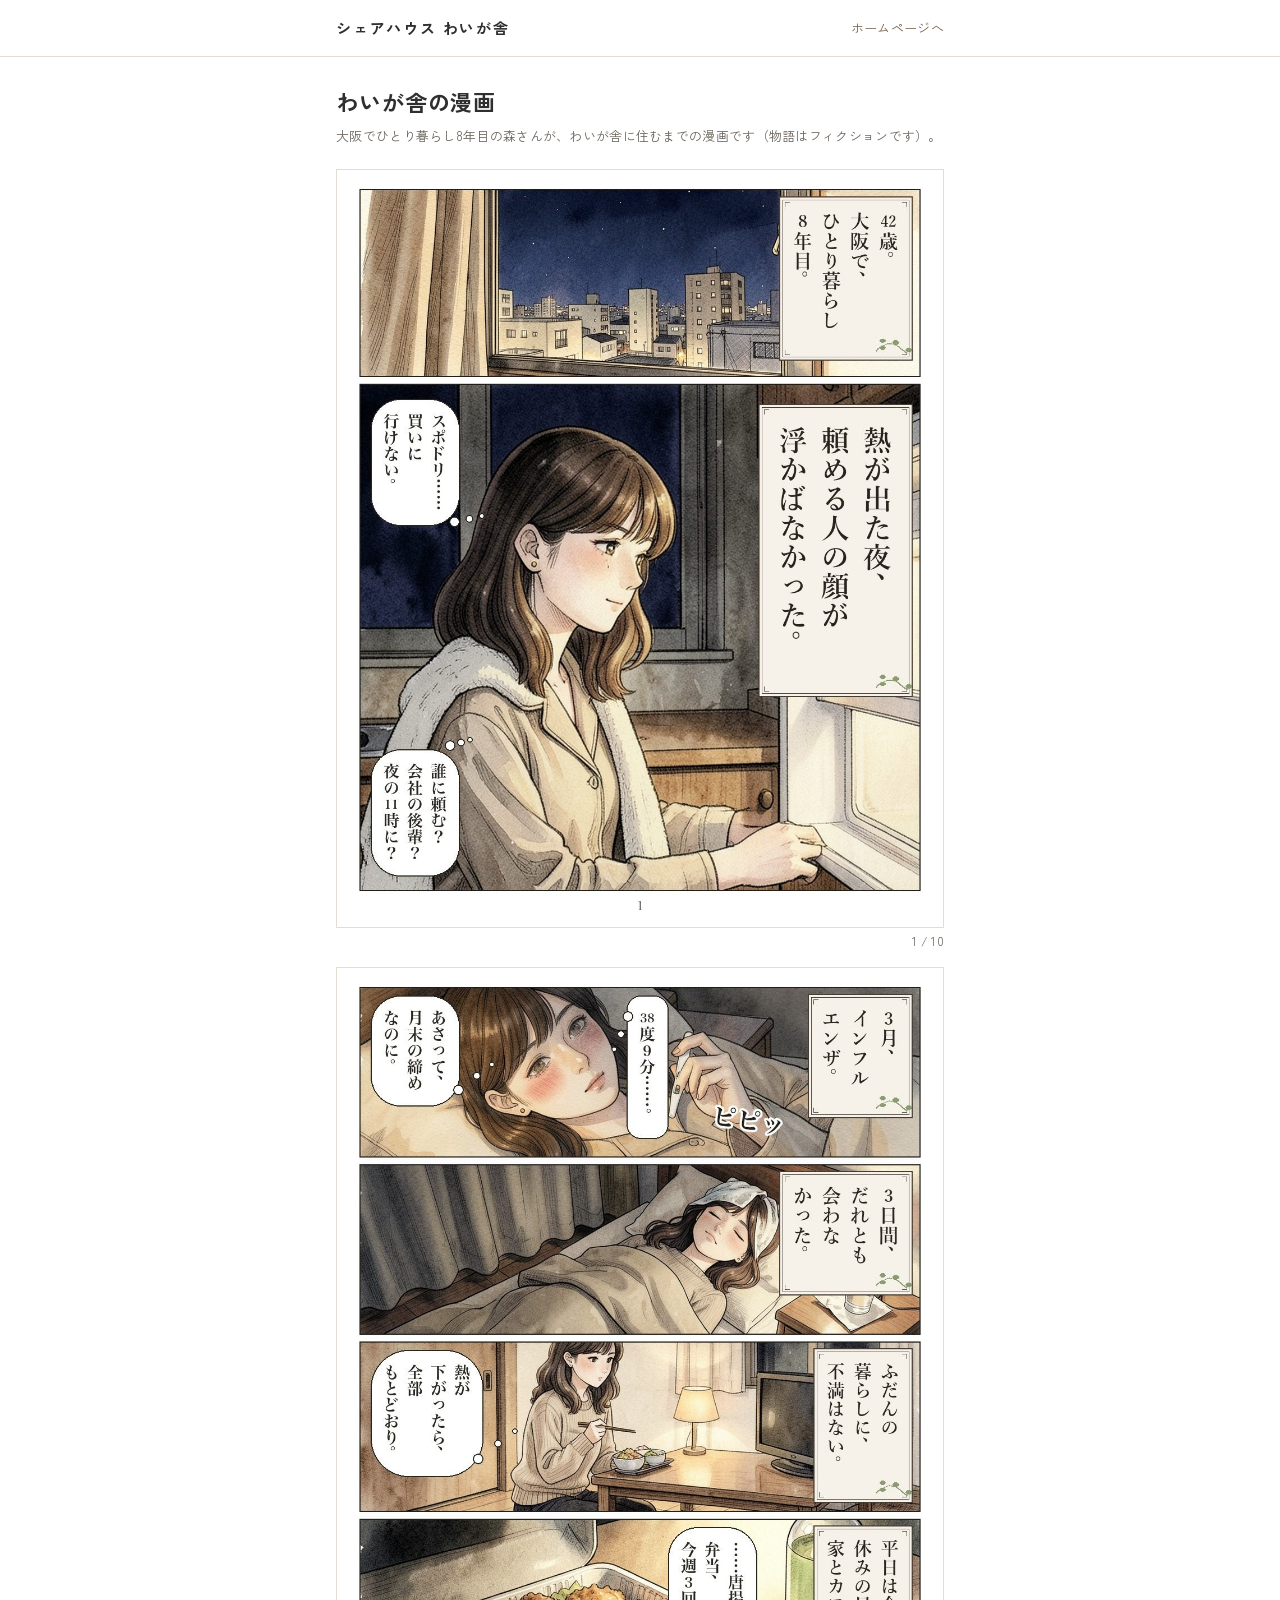
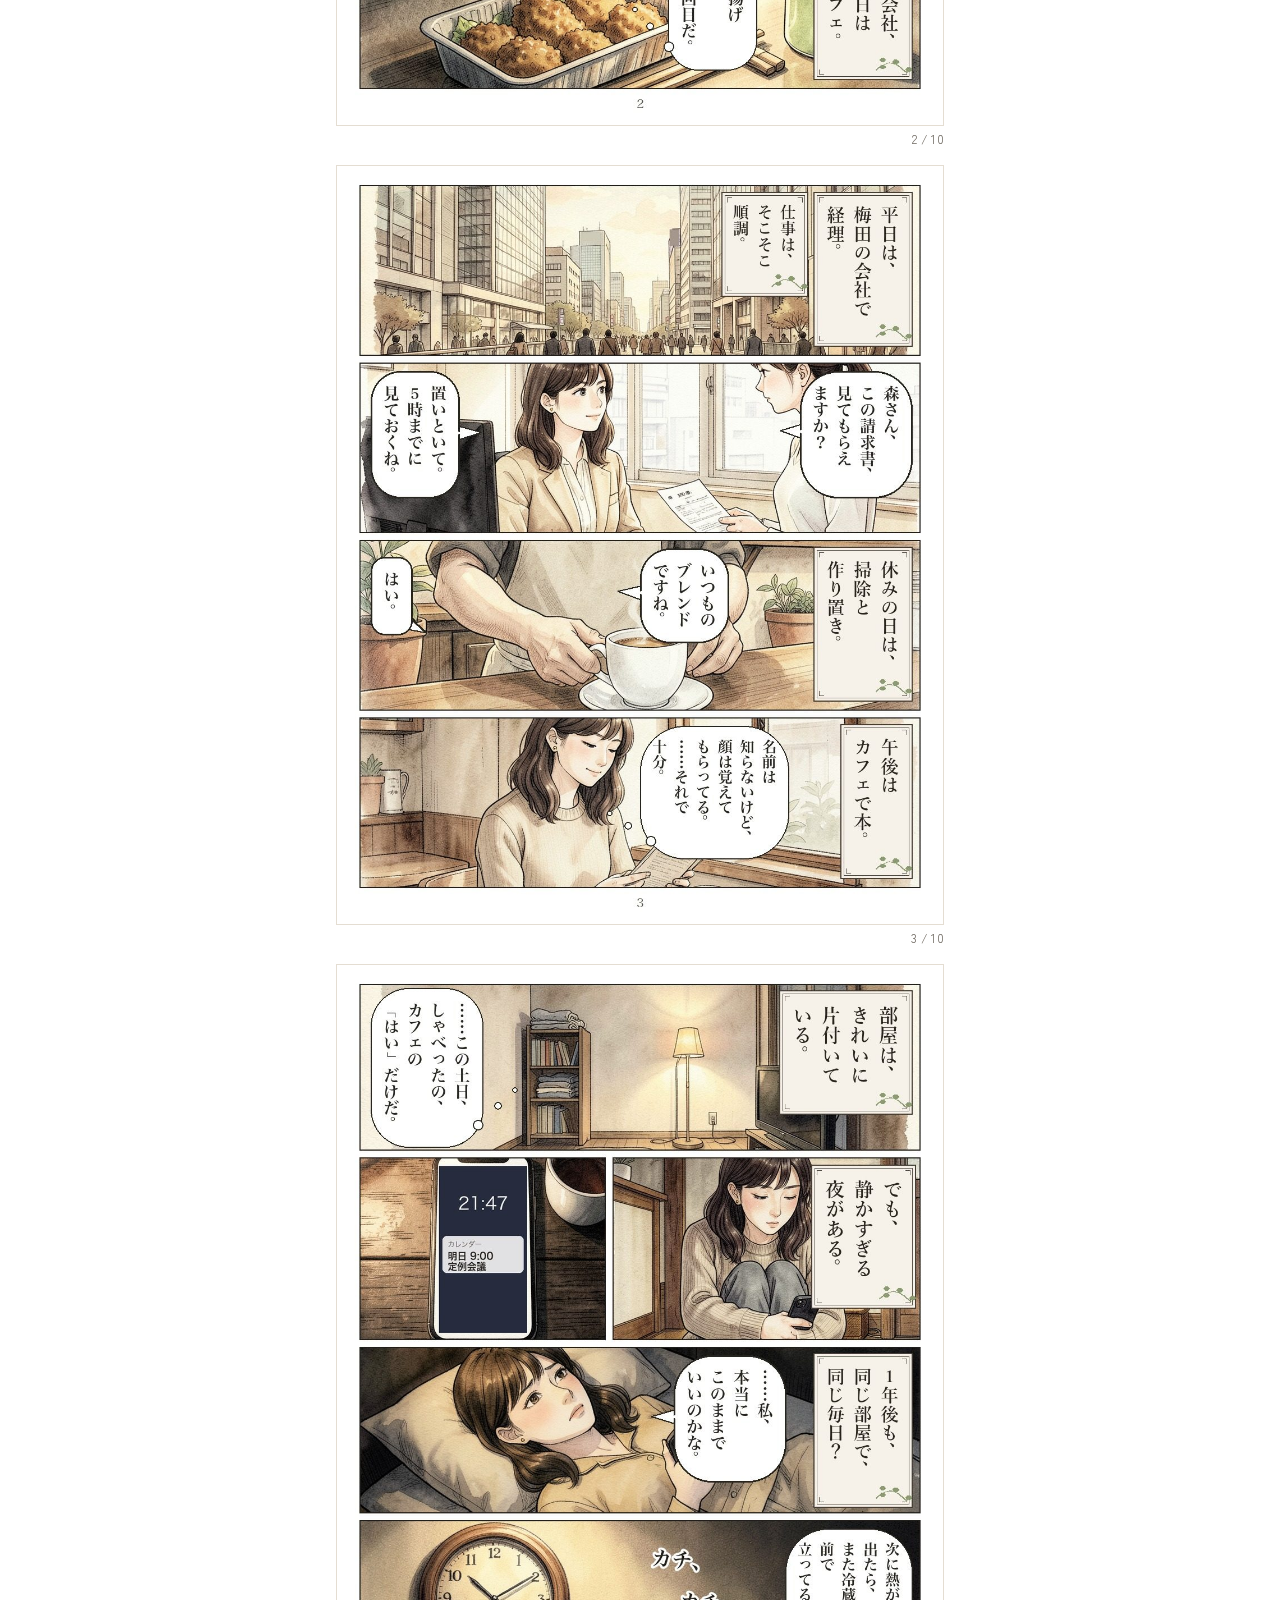
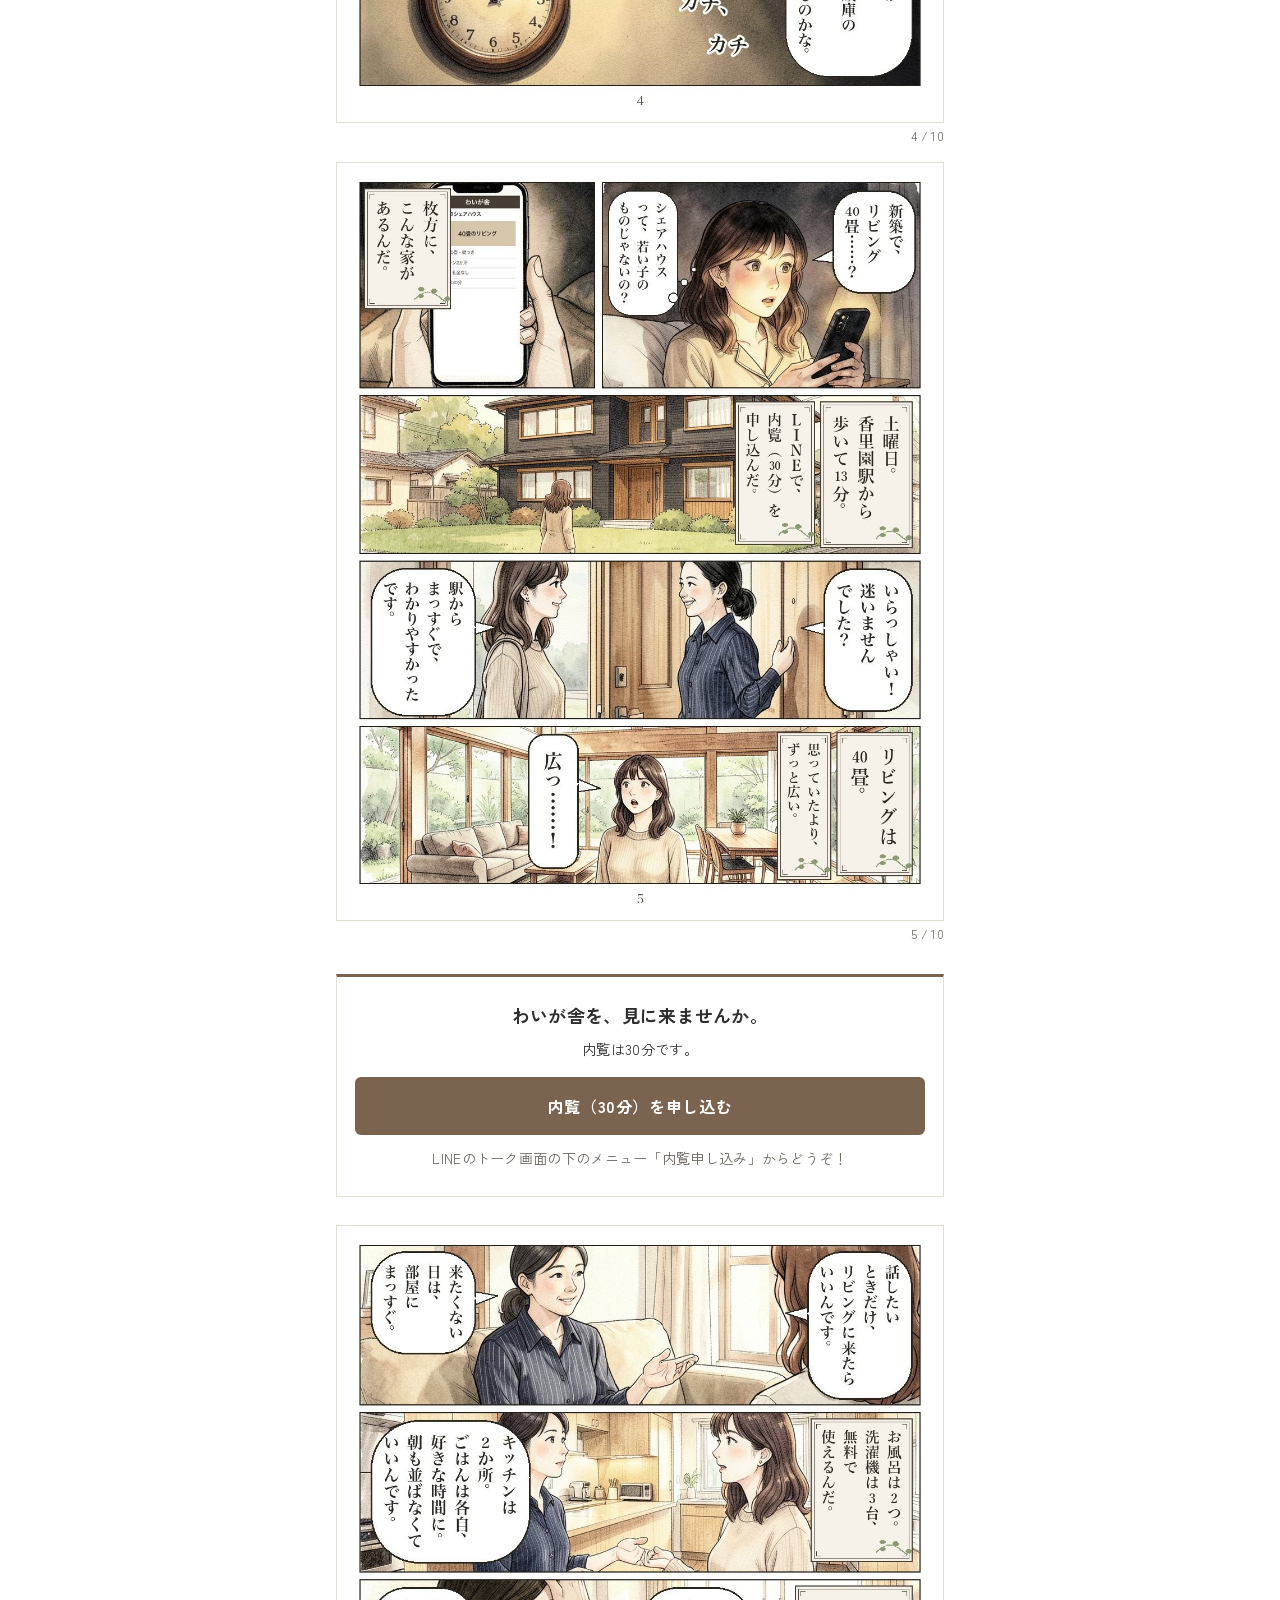
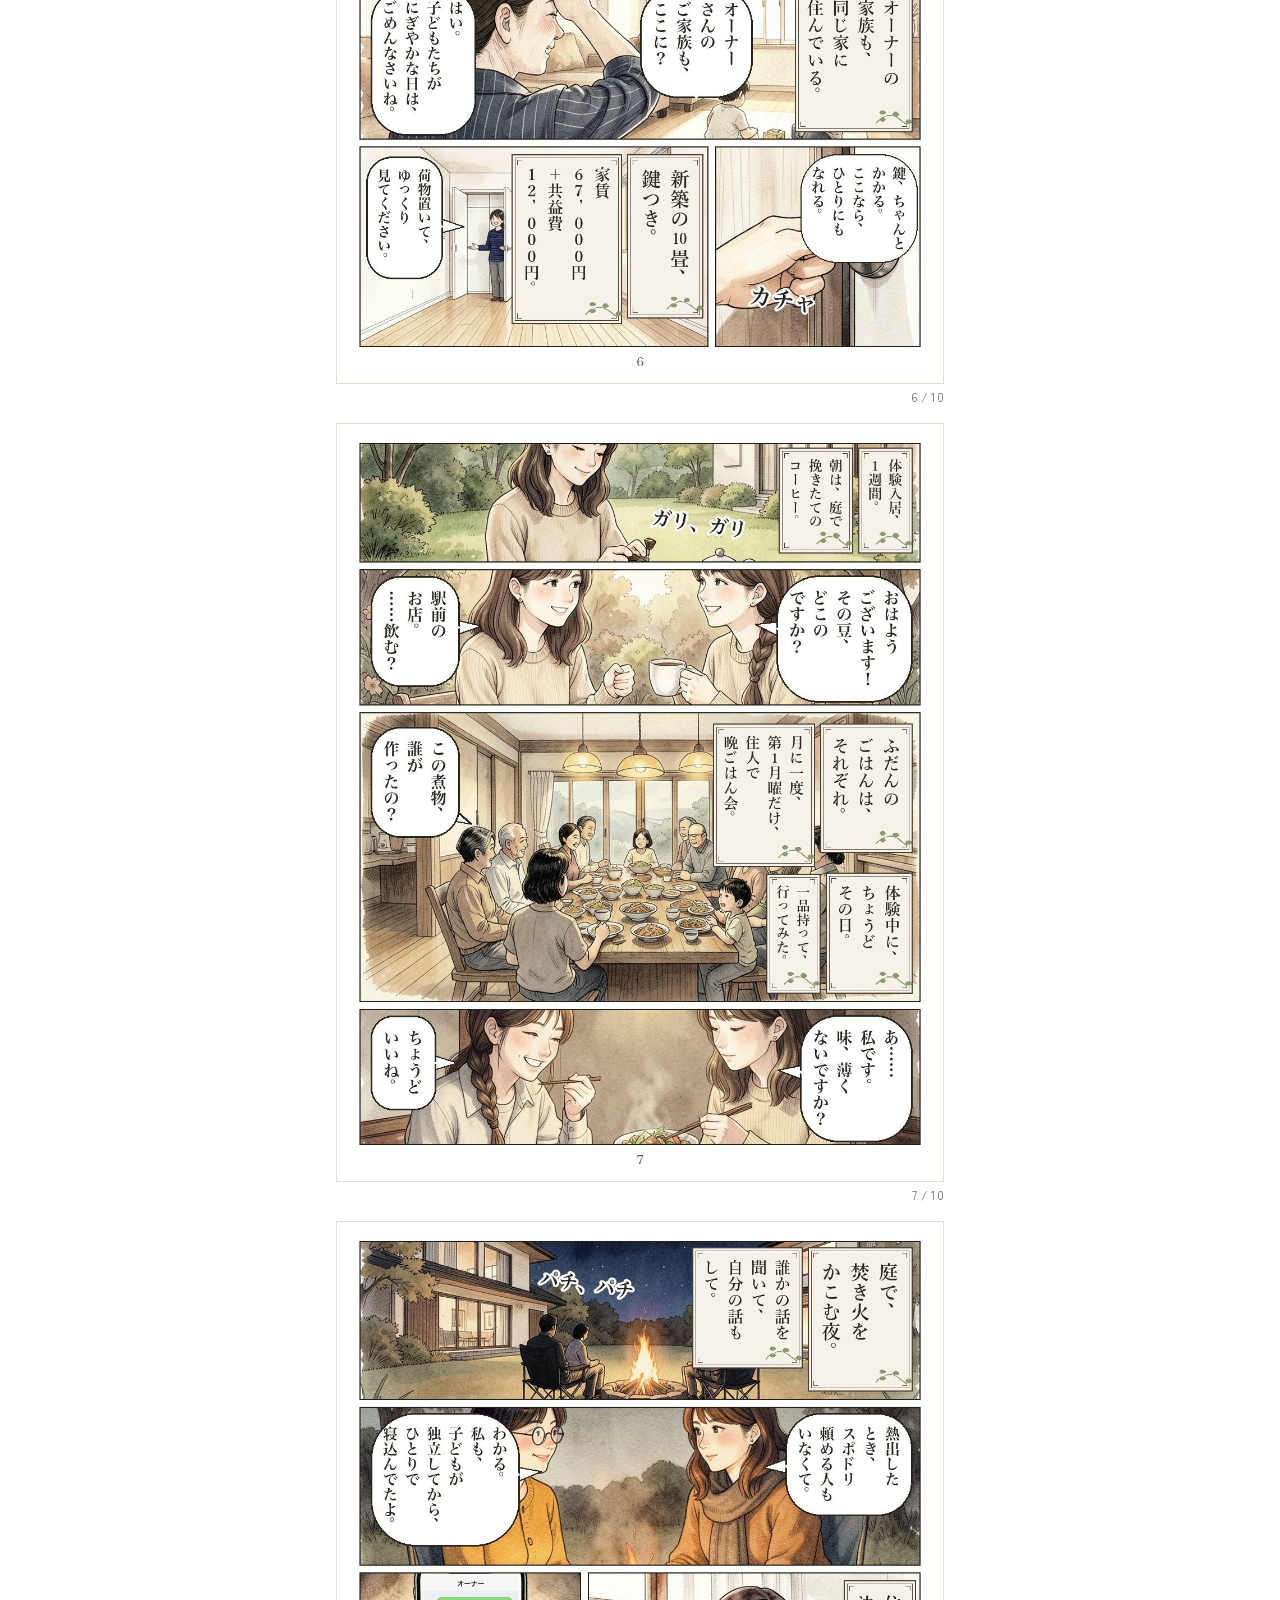
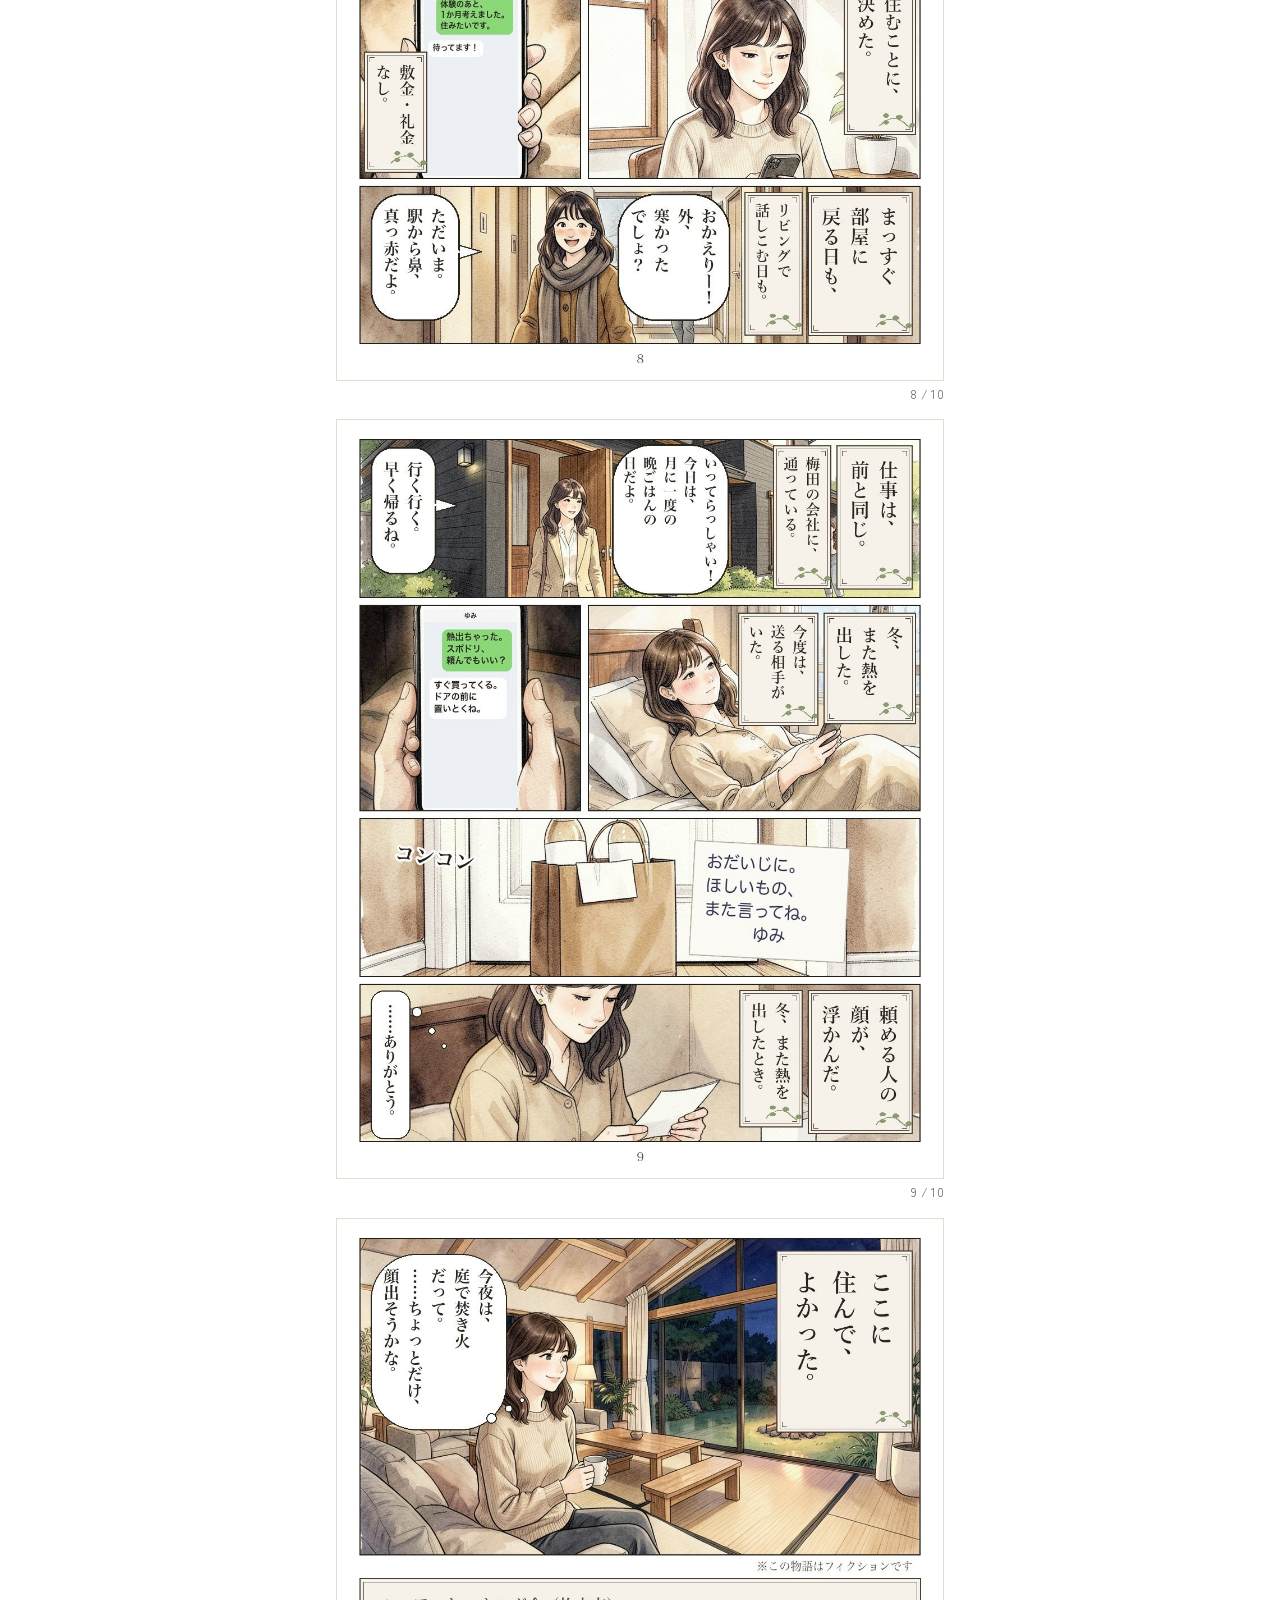
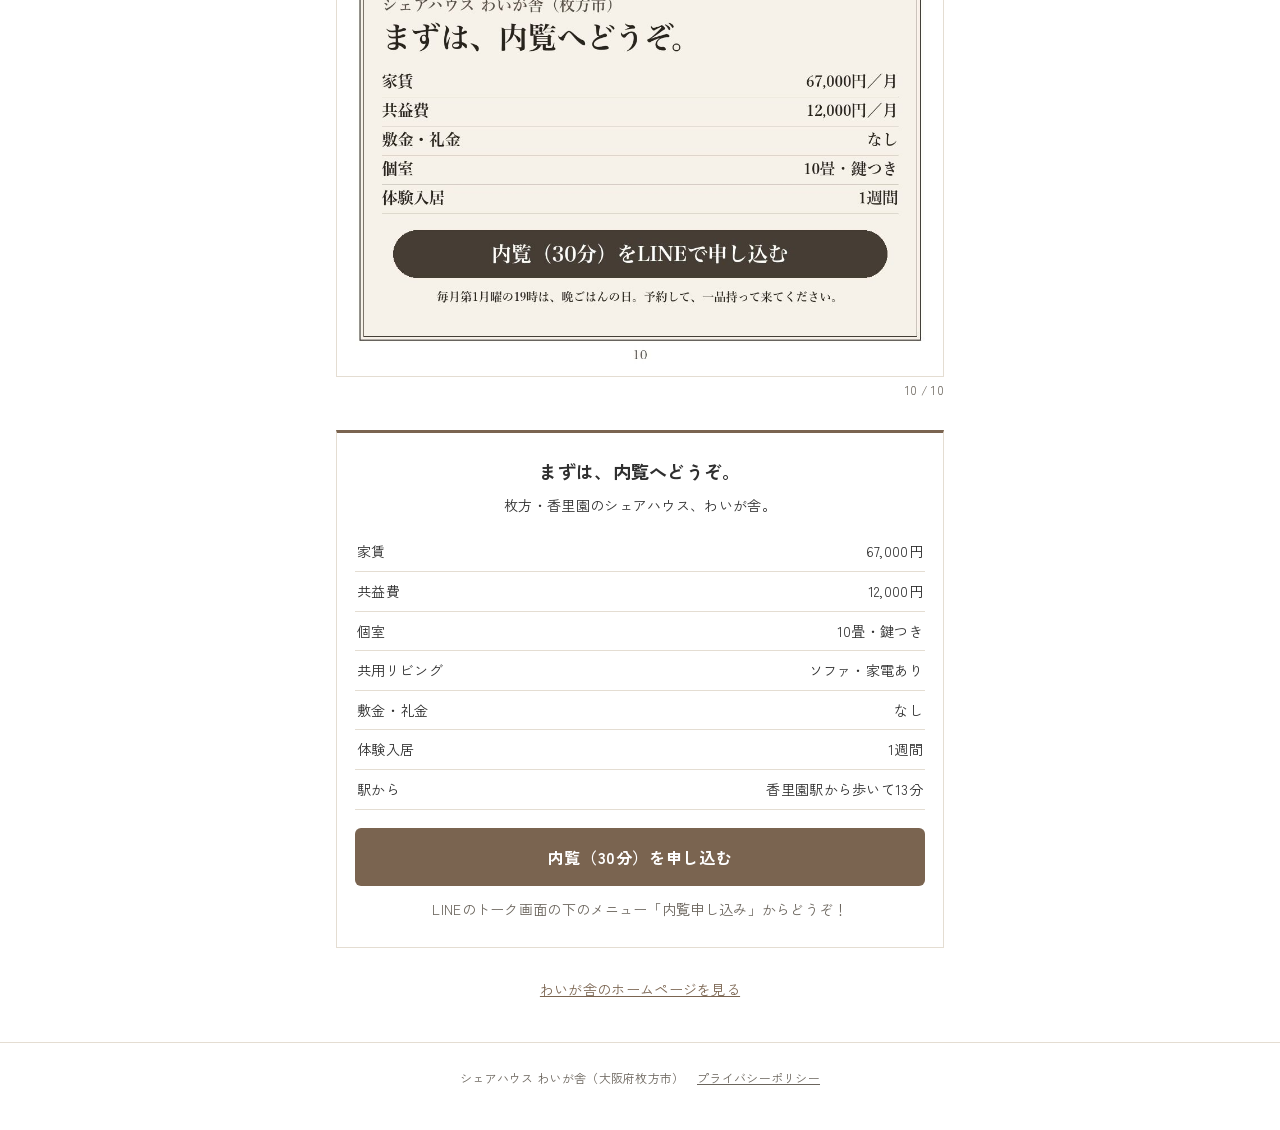
==== hp/manga/index.html @ f8077b9a "わいが舎の漫画ページ /manga/ を足した：内覧の漫画10枚を縦に並べて読める（#p1〜#p10）・途中と最後に内覧（30分）のLINEボタン。publish.py の許可リストに manga/i" ====
<!DOCTYPE html>
<html lang="ja">
<head>
<meta charset="UTF-8">
<meta name="viewport" content="width=device-width, initial-scale=1, viewport-fit=cover">
<title>わいが舎の漫画｜シェアハウス わいが舎</title>
<link rel="preconnect" href="https://fonts.googleapis.com">
<link rel="preconnect" href="https://fonts.gstatic.com" crossorigin>
<link href="https://fonts.googleapis.com/css2?family=Zen+Kaku+Gothic+New:wght@400;500;700&display=swap" rel="stylesheet">
<style>
/* わいが舎の漫画（広告の漫画カルーセルの行き先）。白×黒・ゴシック・差し色1色。HPの昼の色に合わせる */
:root{--bg:#FFFFFF;--ink:#2F2F2F;--sub:#6B655D;--accent:#7A6450;--line:#E4DDD2;
  --sans:"Zen Kaku Gothic New","Hiragino Sans","Hiragino Kaku Gothic ProN","Yu Gothic",sans-serif}
*{box-sizing:border-box}
html{-webkit-text-size-adjust:100%}
body{margin:0;background:var(--bg);color:var(--ink);font-family:var(--sans);font-size:15px;line-height:1.9;letter-spacing:.02em}
a{color:var(--accent)}
.wrap{max-width:640px;margin:0 auto;padding:0 16px}
.hd{border-bottom:1px solid var(--line)}
.hd .wrap{display:flex;align-items:center;justify-content:space-between;height:56px}
.hd-home{color:var(--ink);text-decoration:none;font-weight:700;letter-spacing:.12em;font-size:15px}
.hd-back{font-size:13px;text-decoration:none}
.intro{padding:28px 0 20px}
h1{font-size:22px;line-height:1.5;font-weight:700;letter-spacing:.04em;margin:0 0 6px}
.note{color:var(--sub);font-size:13px;margin:0}
.pages{display:flex;flex-direction:column;gap:14px}
.page{margin:0;scroll-margin-top:12px}
.page img{display:block;width:100%;height:auto;border:1px solid var(--line)}
.page figcaption{font-size:12px;color:var(--sub);text-align:right;margin-top:2px}
.cta{margin:28px 0;padding:24px 18px;border:1px solid var(--line);border-top:3px solid var(--accent);text-align:center}
.cta h2{font-size:18px;line-height:1.6;margin:0 0 6px}
.cta p{margin:0 0 14px;font-size:14px}
.facts{list-style:none;margin:0 0 18px;padding:0;text-align:left;font-size:14px}
.facts li{display:flex;justify-content:space-between;gap:12px;padding:6px 2px;border-bottom:1px solid var(--line)}
.facts li span:last-child{text-align:right}
.btn{display:flex;align-items:center;justify-content:center;min-height:54px;padding:14px 20px;border-radius:6px;
  background:var(--accent);color:#FFFFFF;font-weight:700;font-size:16px;text-decoration:none;letter-spacing:.04em}
.how{font-size:13px;color:var(--sub);margin:10px 0 0 !important}
.more{text-align:center;font-size:14px;margin:0 0 40px}
.ft{border-top:1px solid var(--line);padding:24px 0 40px;font-size:12px;color:var(--sub);text-align:center}
.ft a{color:var(--sub)}
</style>
</head>
<body>
<header class="hd">
  <div class="wrap">
    <a class="hd-home" href="/">シェアハウス わいが舎</a>
    <a class="hd-back" href="/">ホームページへ</a>
  </div>
</header>

<main>
  <div class="wrap">
    <div class="intro">
      <h1>わいが舎の漫画</h1>
      <p class="note">大阪でひとり暮らし8年目の森さんが、わいが舎に住むまでの漫画です（物語はフィクションです）。</p>
    </div>

    <div class="pages">
      <figure class="page" id="p1"><img src="img/p01.jpg" width="1080" height="1350" alt="漫画 1ページ目：熱が出た夜、頼める人の顔が浮かばなかった。" fetchpriority="high"><figcaption>1 / 10</figcaption></figure>
      <figure class="page" id="p2"><img src="img/p02.jpg" width="1080" height="1350" alt="漫画 2ページ目" loading="lazy" decoding="async"><figcaption>2 / 10</figcaption></figure>
      <figure class="page" id="p3"><img src="img/p03.jpg" width="1080" height="1350" alt="漫画 3ページ目" loading="lazy" decoding="async"><figcaption>3 / 10</figcaption></figure>
      <figure class="page" id="p4"><img src="img/p04.jpg" width="1080" height="1350" alt="漫画 4ページ目" loading="lazy" decoding="async"><figcaption>4 / 10</figcaption></figure>
      <figure class="page" id="p5"><img src="img/p05.jpg" width="1080" height="1350" alt="漫画 5ページ目" loading="lazy" decoding="async"><figcaption>5 / 10</figcaption></figure>
    </div>

    <section class="cta" id="mid">
      <h2>わいが舎を、見に来ませんか。</h2>
      <p>内覧は30分です。</p>
      <a class="btn" href="https://lin.ee/wCG7OfR" target="_blank" rel="noopener">内覧（30分）を申し込む</a>
      <p class="how">LINEのトーク画面の下のメニュー「内覧申し込み」からどうぞ！</p>
    </section>

    <div class="pages">
      <figure class="page" id="p6"><img src="img/p06.jpg" width="1080" height="1350" alt="漫画 6ページ目" loading="lazy" decoding="async"><figcaption>6 / 10</figcaption></figure>
      <figure class="page" id="p7"><img src="img/p07.jpg" width="1080" height="1350" alt="漫画 7ページ目" loading="lazy" decoding="async"><figcaption>7 / 10</figcaption></figure>
      <figure class="page" id="p8"><img src="img/p08.jpg" width="1080" height="1350" alt="漫画 8ページ目" loading="lazy" decoding="async"><figcaption>8 / 10</figcaption></figure>
      <figure class="page" id="p9"><img src="img/p09.jpg" width="1080" height="1350" alt="漫画 9ページ目" loading="lazy" decoding="async"><figcaption>9 / 10</figcaption></figure>
      <figure class="page" id="p10"><img src="img/p10.jpg" width="1080" height="1350" alt="漫画 10ページ目：まずは、内覧へどうぞ。" loading="lazy" decoding="async"><figcaption>10 / 10</figcaption></figure>
    </div>

    <section class="cta" id="end">
      <h2>まずは、内覧へどうぞ。</h2>
      <p>枚方・香里園のシェアハウス、わいが舎。</p>
      <ul class="facts">
        <li><span>家賃</span><span>67,000円</span></li>
        <li><span>共益費</span><span>12,000円</span></li>
        <li><span>個室</span><span>10畳・鍵つき</span></li>
        <li><span>共用リビング</span><span>ソファ・家電あり</span></li>
        <li><span>敷金・礼金</span><span>なし</span></li>
        <li><span>体験入居</span><span>1週間</span></li>
        <li><span>駅から</span><span>香里園駅から歩いて13分</span></li>
      </ul>
      <a class="btn" href="https://lin.ee/wCG7OfR" target="_blank" rel="noopener">内覧（30分）を申し込む</a>
      <p class="how">LINEのトーク画面の下のメニュー「内覧申し込み」からどうぞ！</p>
    </section>

    <p class="more"><a href="/">わいが舎のホームページを見る</a></p>
  </div>
</main>

<footer class="ft">
  <div class="wrap">シェアハウス わいが舎（大阪府枚方市）　<a href="/privacy/">プライバシーポリシー</a></div>
</footer>
<script>
// どのページまで読んだか（GA4 の manga_read。1ページにつき1回だけ送る）
(function(){if(!('IntersectionObserver' in window))return;var sent={};var io=new IntersectionObserver(function(es){es.forEach(function(e){if(!e.isIntersecting)return;var n=Number(e.target.id.slice(1));if(sent[n])return;sent[n]=1;io.unobserve(e.target);if(window.gtag)gtag('event','manga_read',{panel:n});});},{threshold:0.5});document.querySelectorAll('.page').forEach(function(f){io.observe(f);});})();
</script>
</body>
</html>
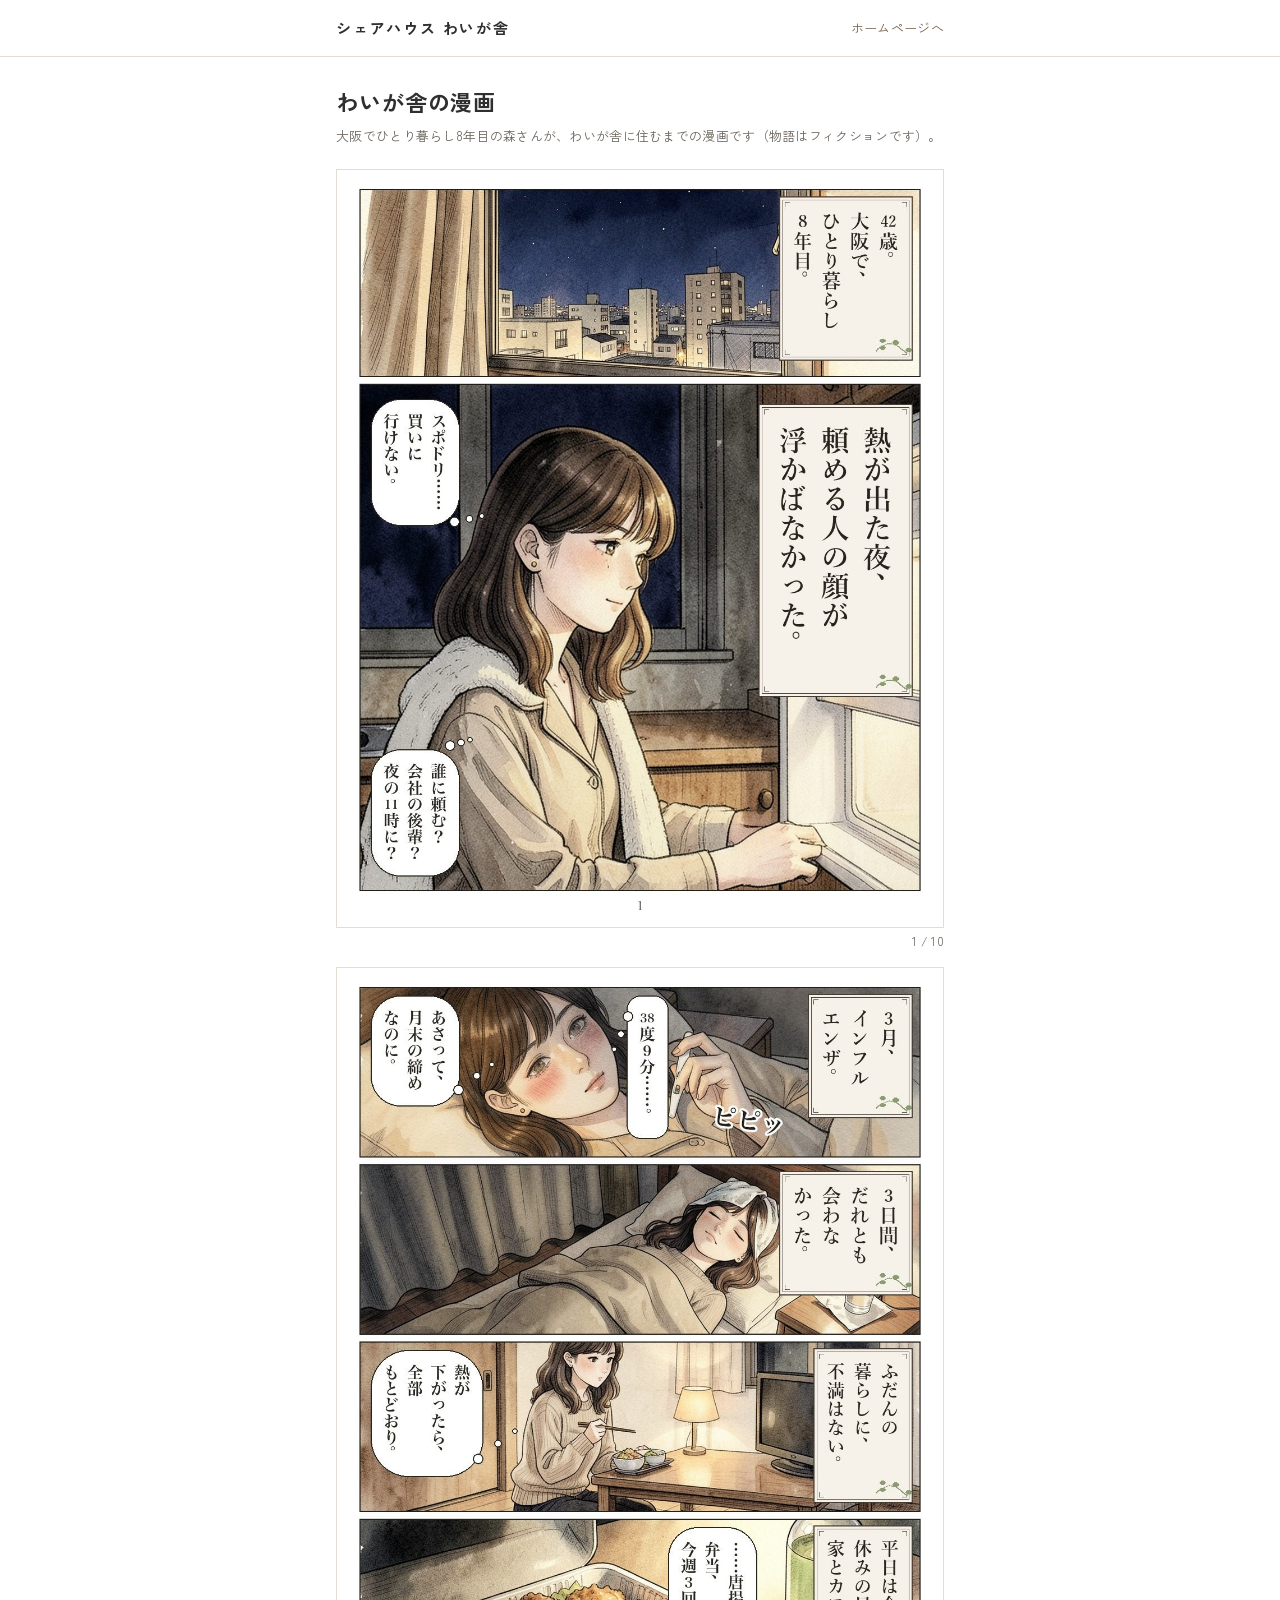
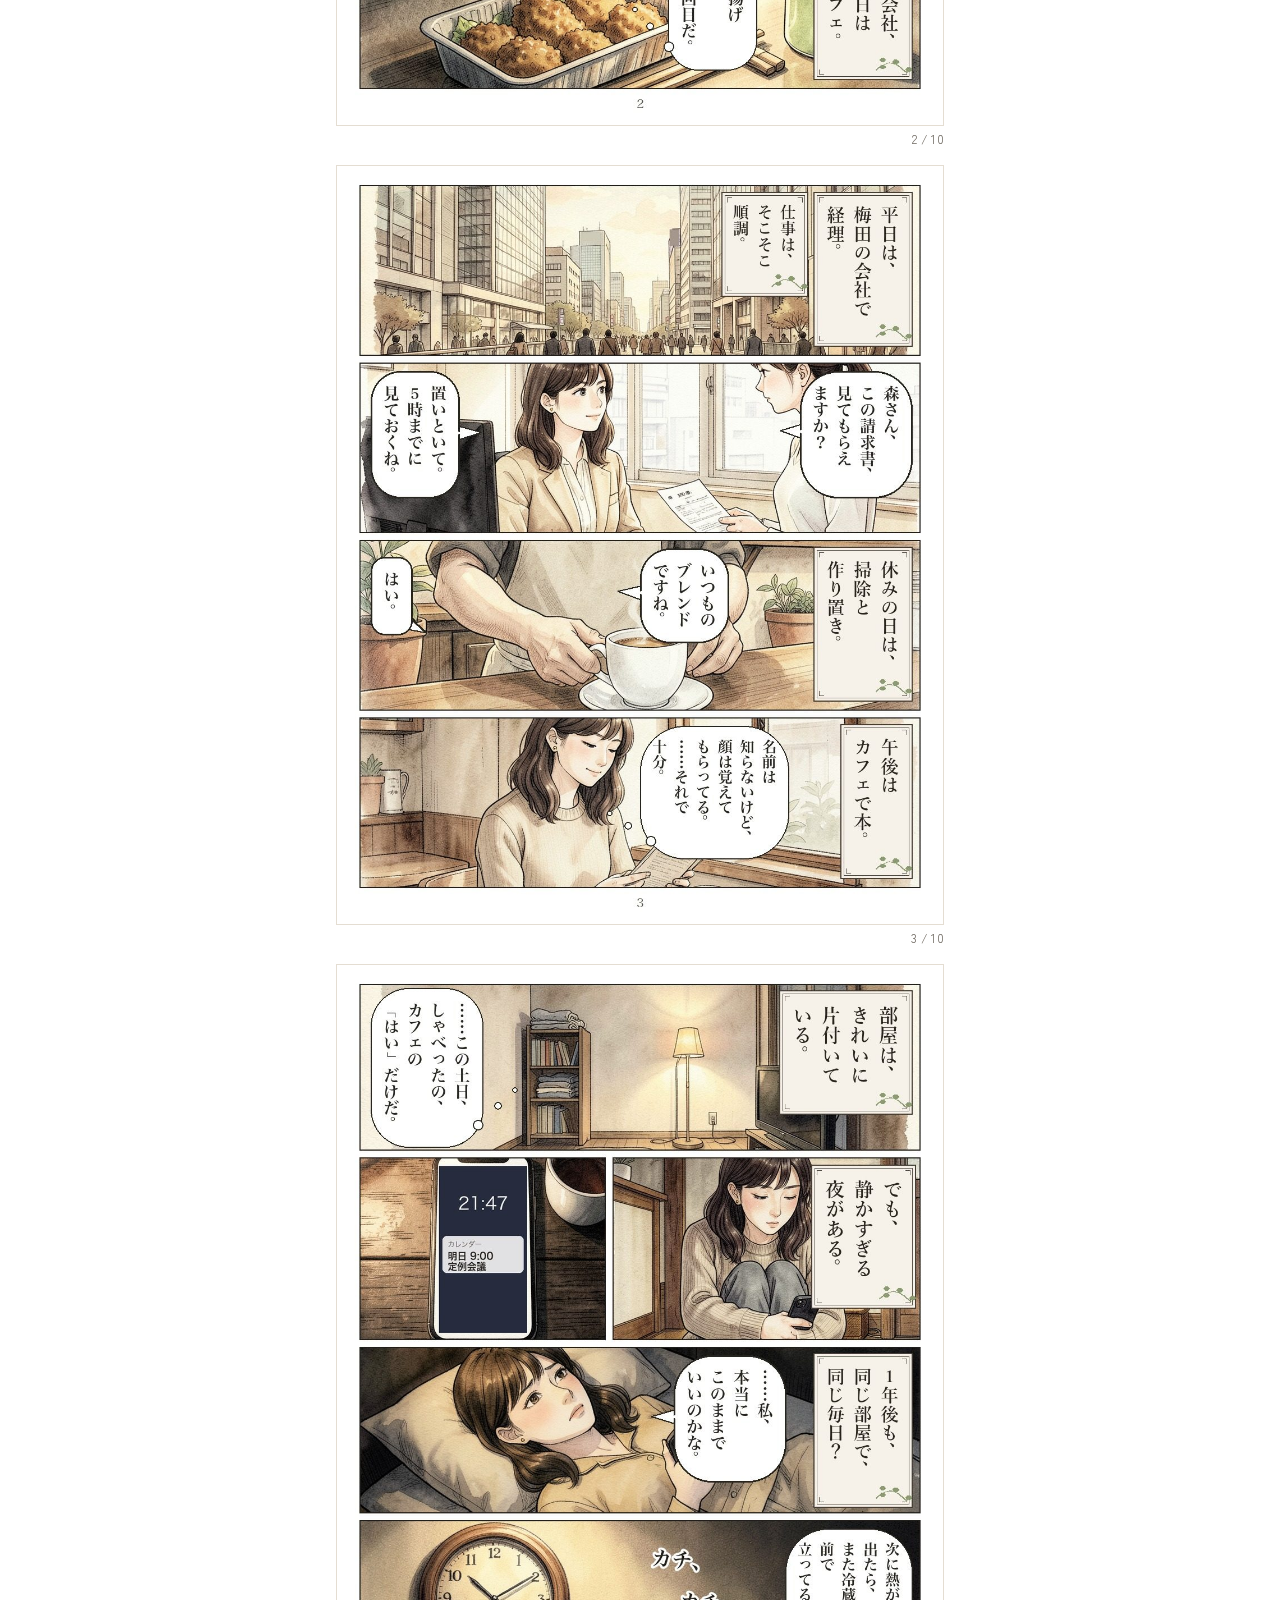
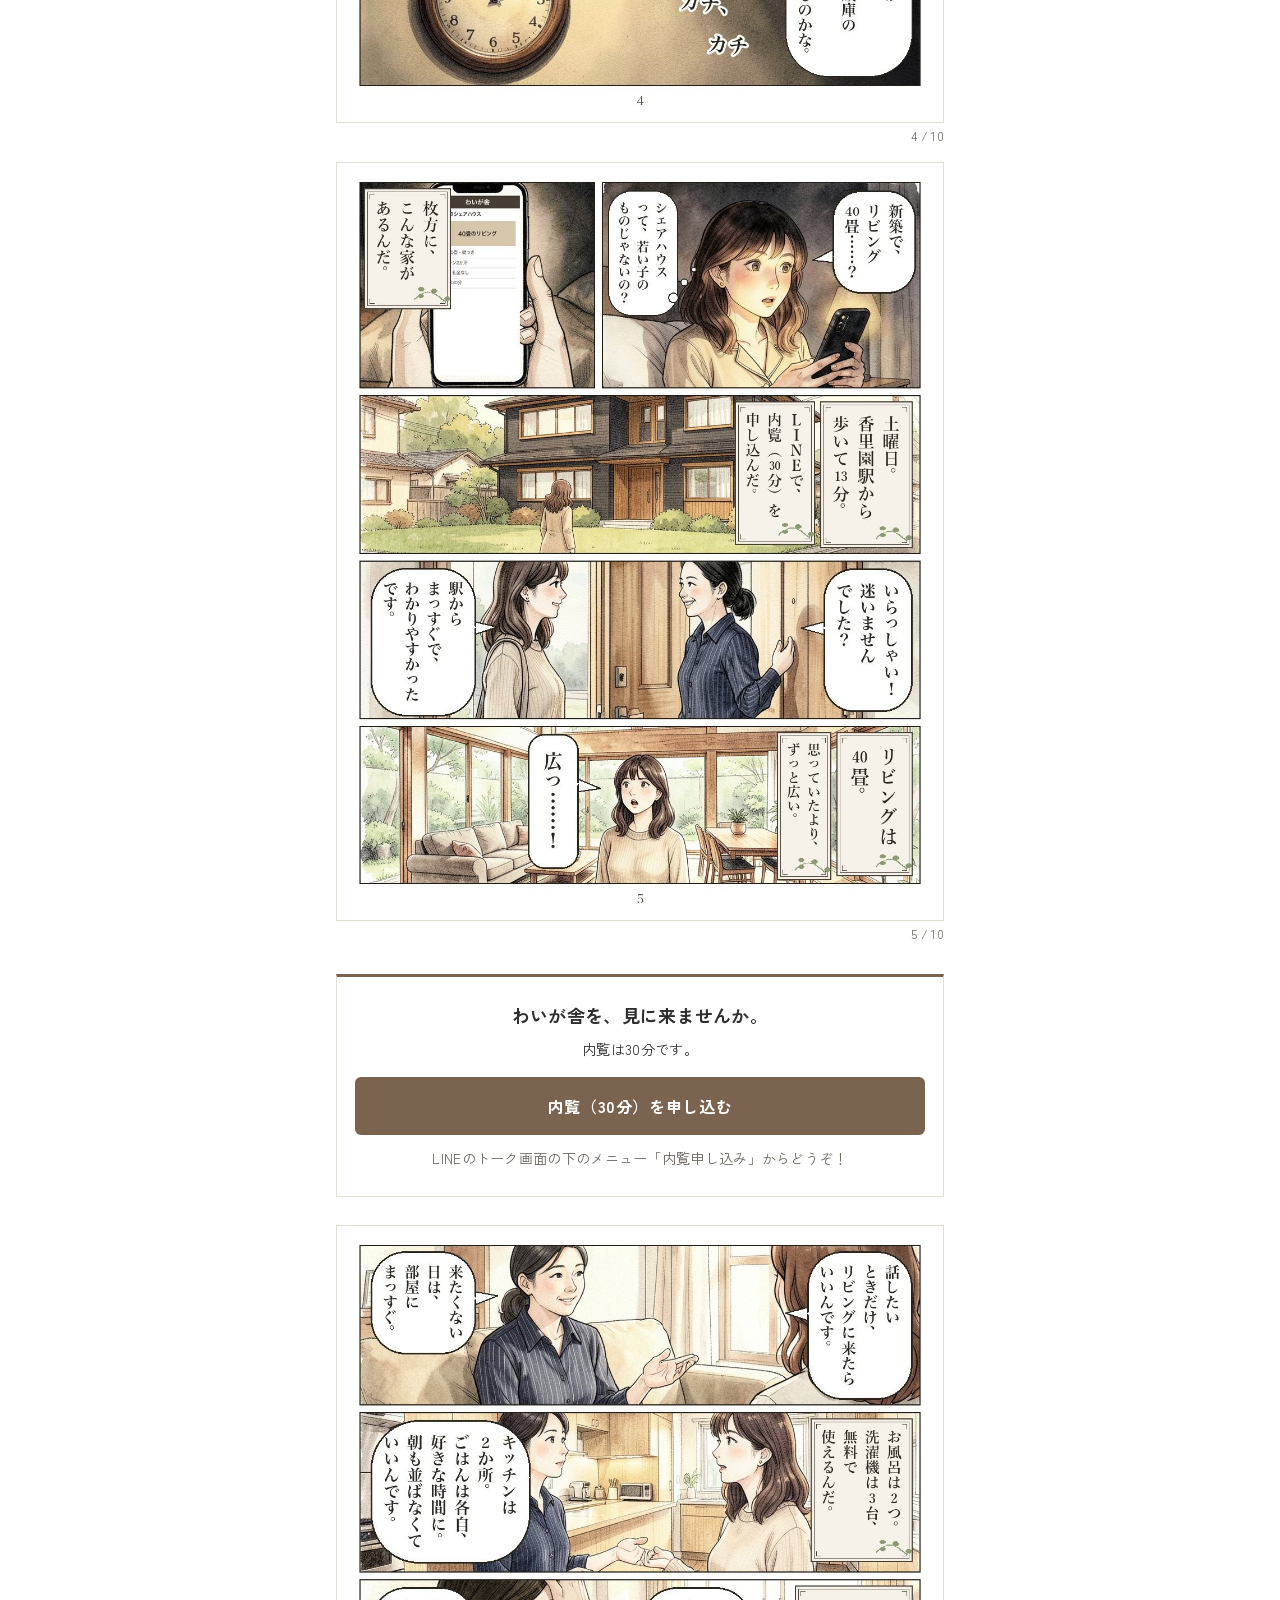
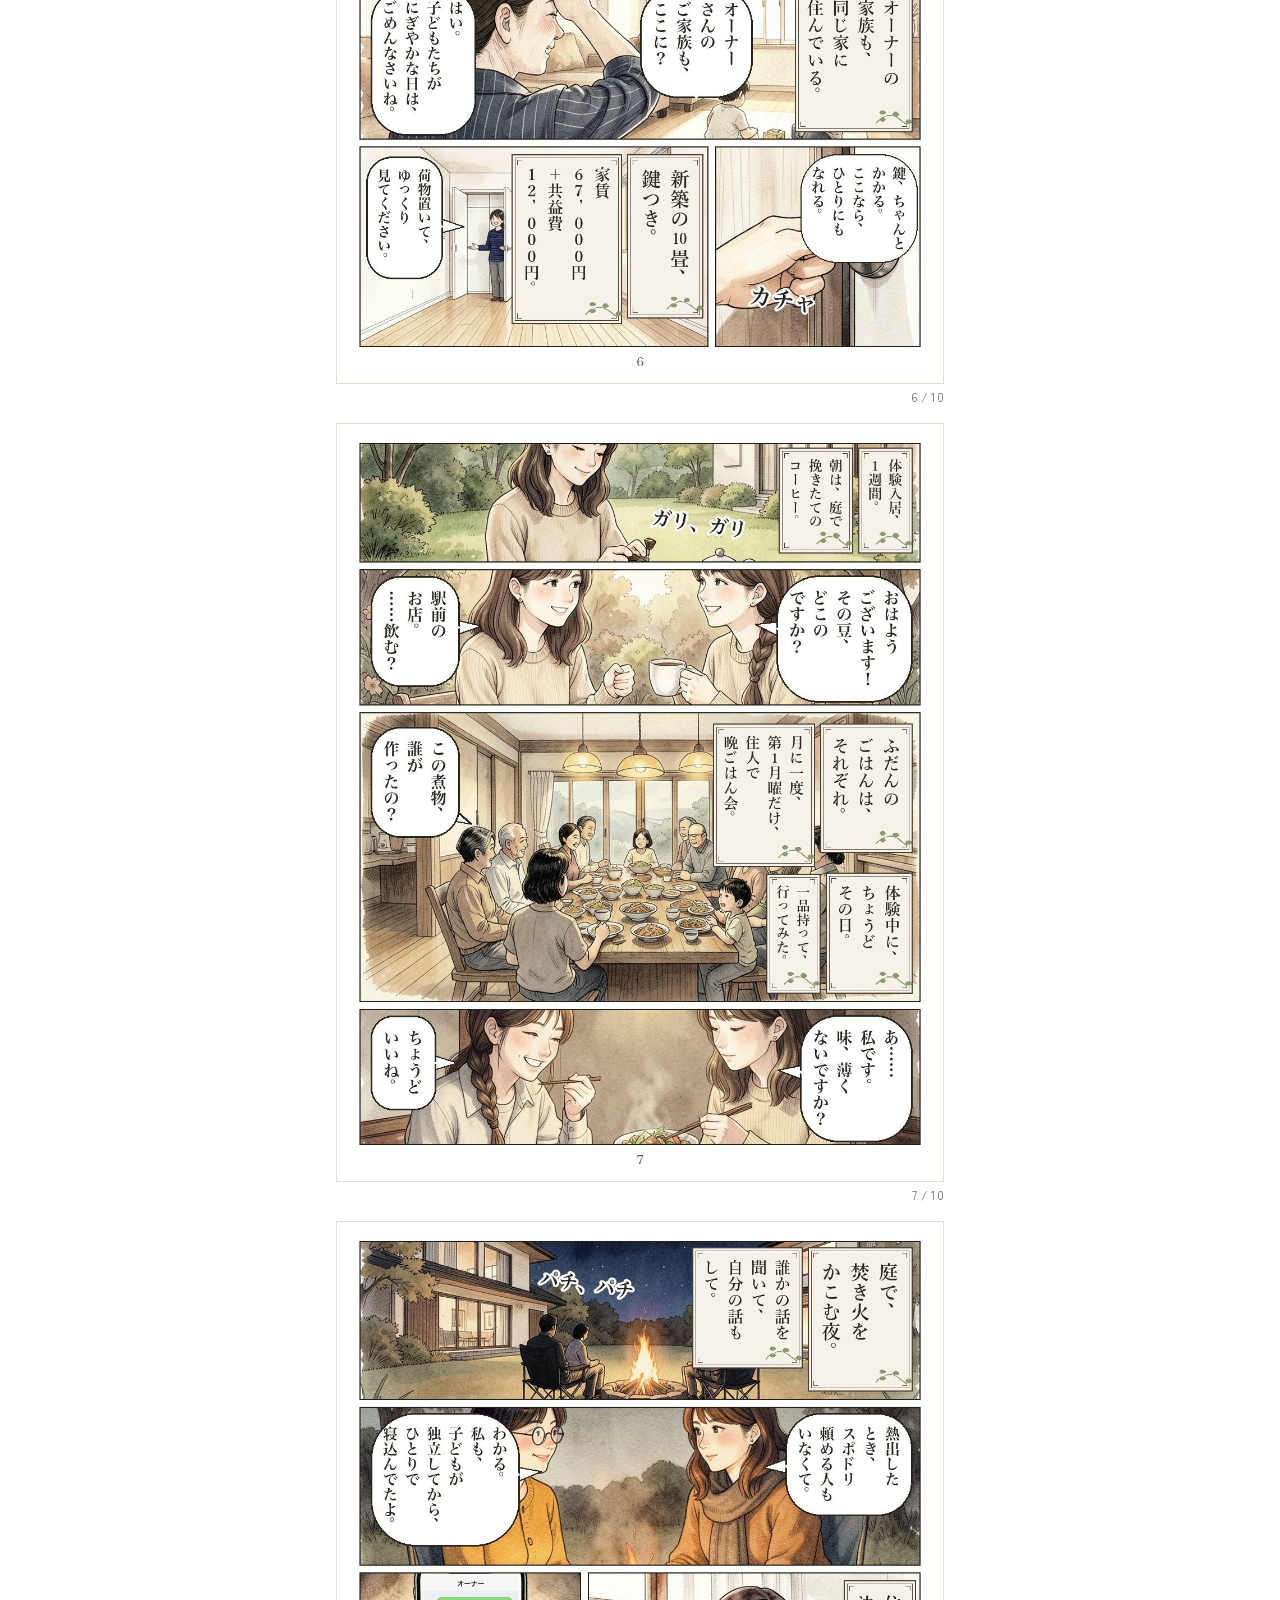
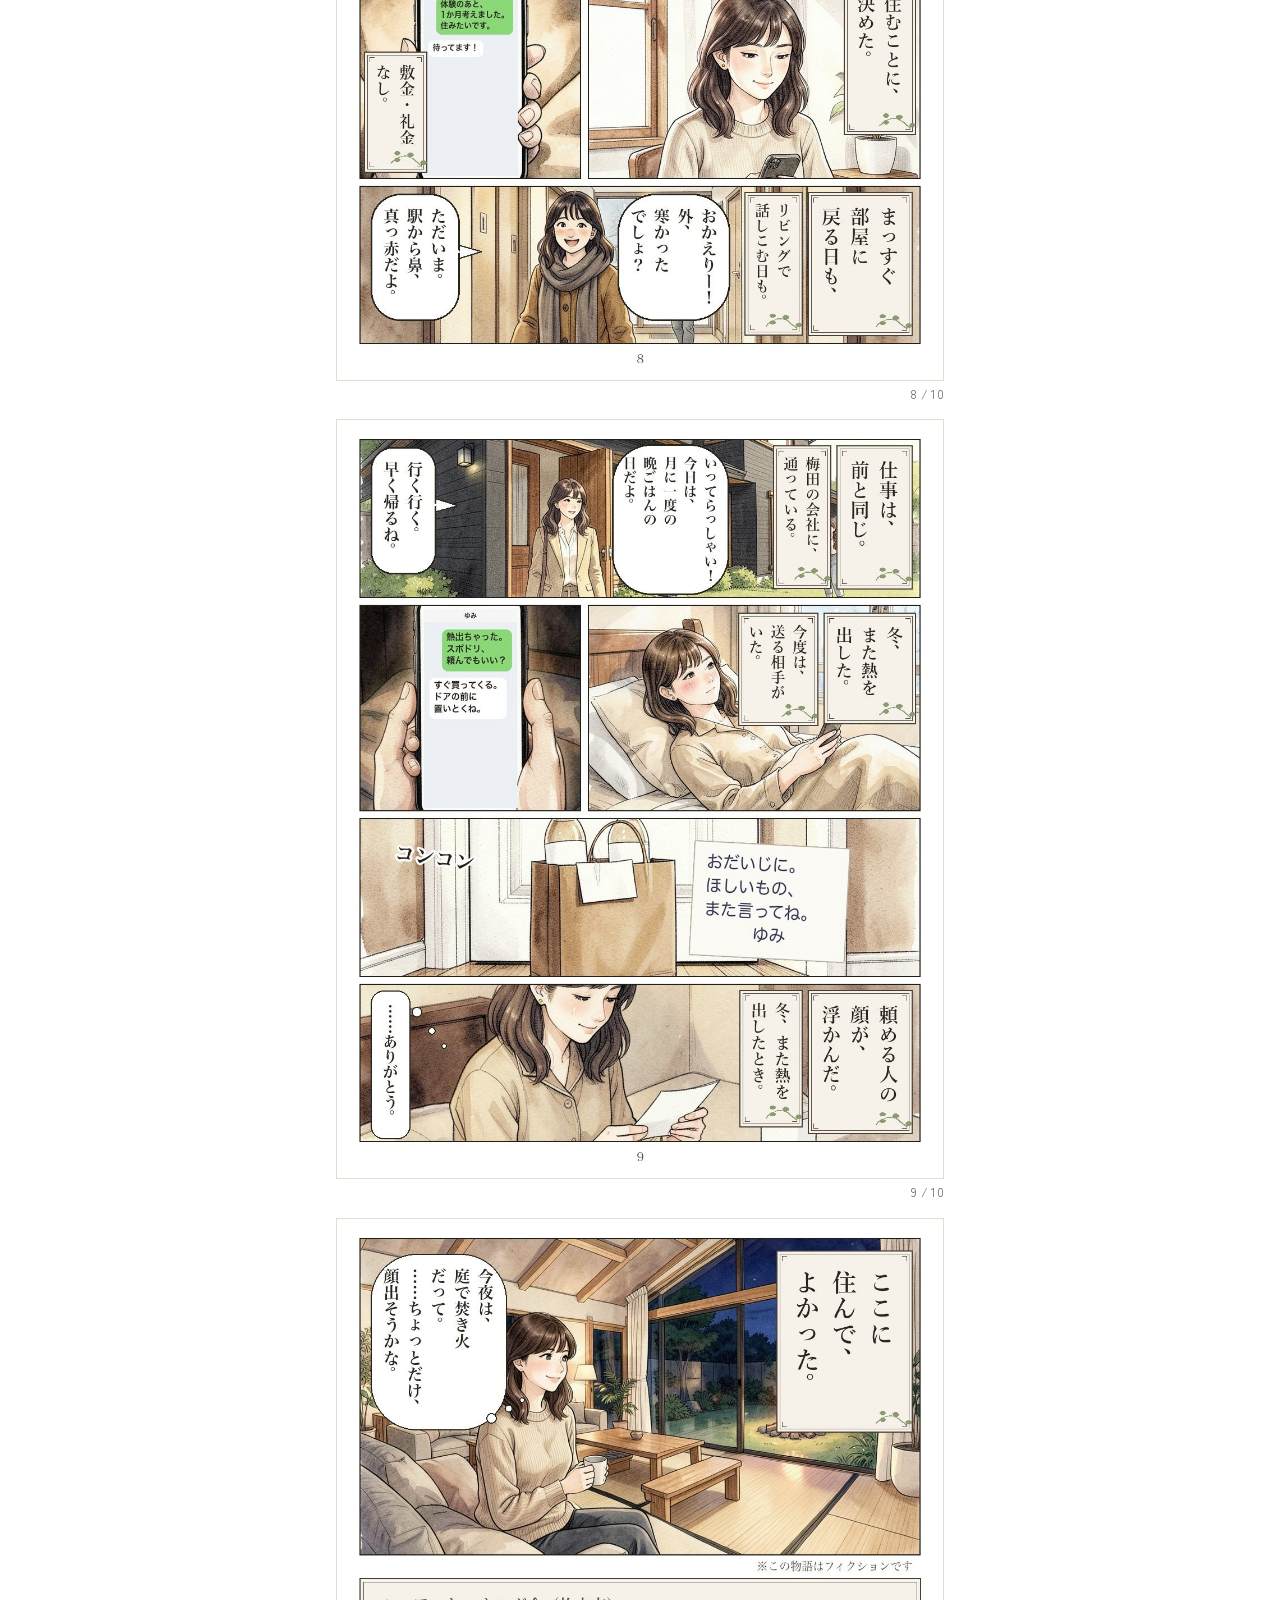
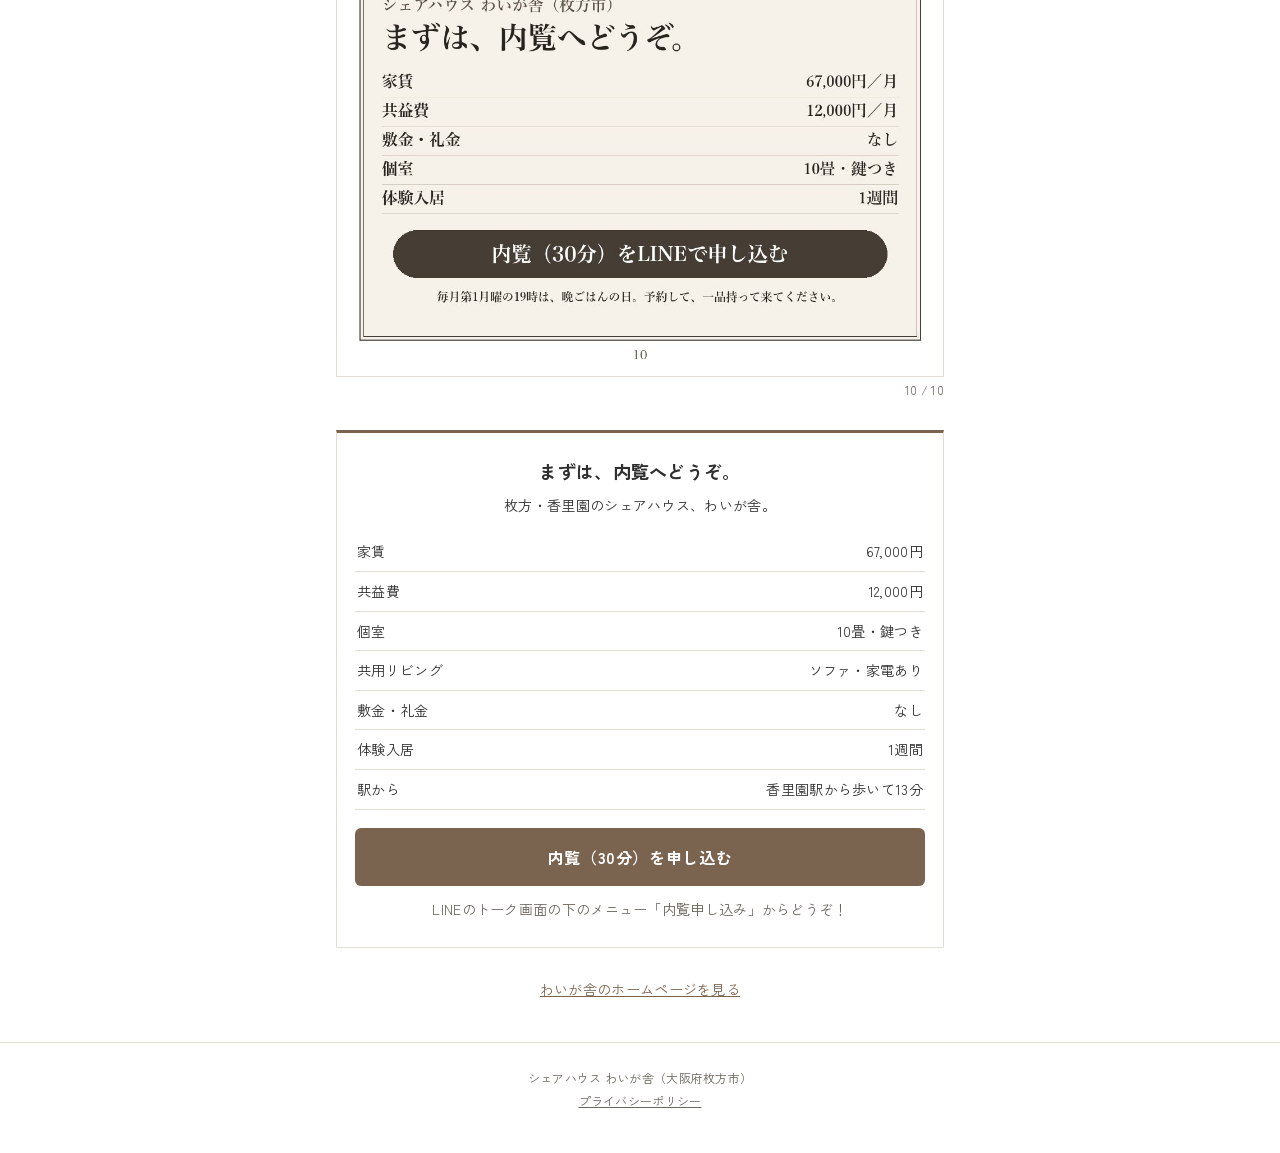
==== commit a9dd0fe1: "漫画ページのフッター：スマホ幅で「プライバシーポリシー」が途中で折り返していたので改行してから置いた Co-Authored-By: Claude Opus 5.5 <noreply@anthropi" ====
--- a/hp/manga/index.html
+++ b/hp/manga/index.html
@@ -100,7 +100,7 @@
 </main>
 
 <footer class="ft">
-  <div class="wrap">シェアハウス わいが舎（大阪府枚方市）　<a href="/privacy/">プライバシーポリシー</a></div>
+  <div class="wrap">シェアハウス わいが舎（大阪府枚方市）<br><a href="/privacy/">プライバシーポリシー</a></div>
 </footer>
 <script>
 // どのページまで読んだか（GA4 の manga_read。1ページにつき1回だけ送る）
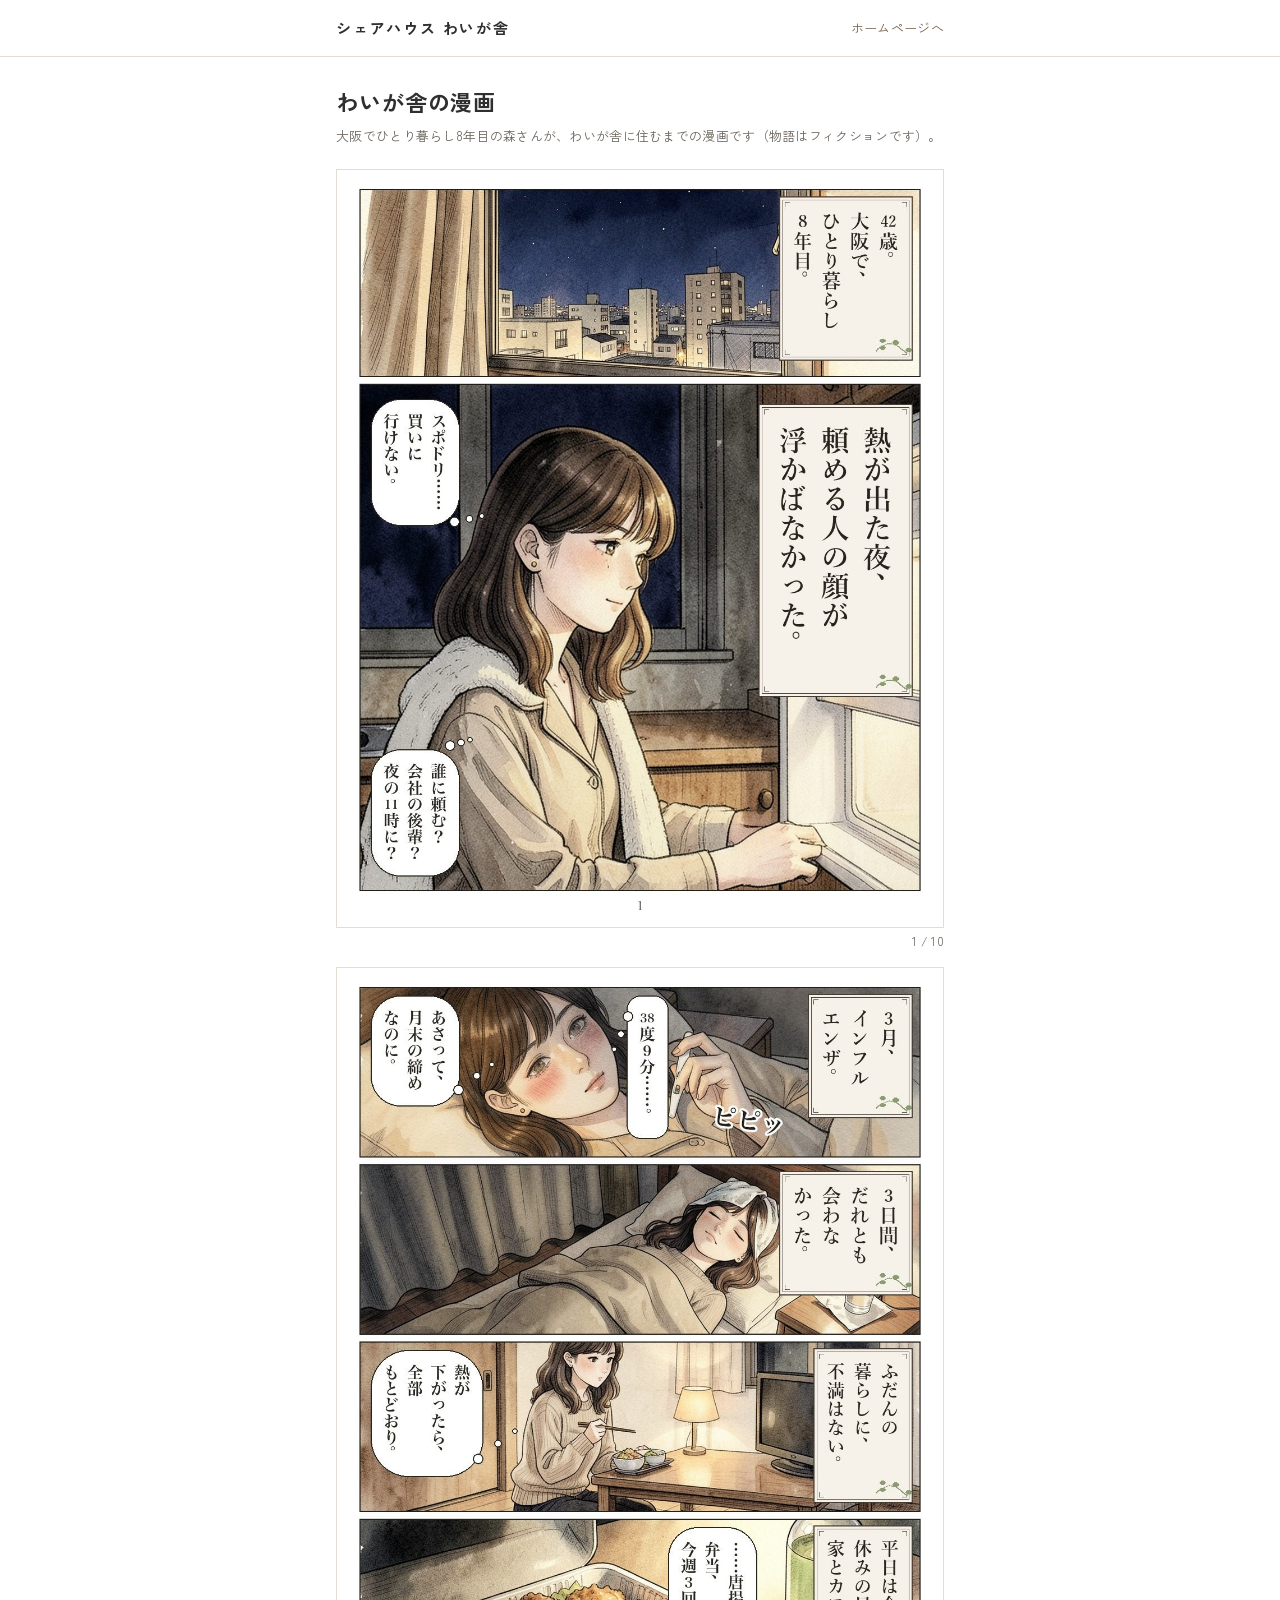
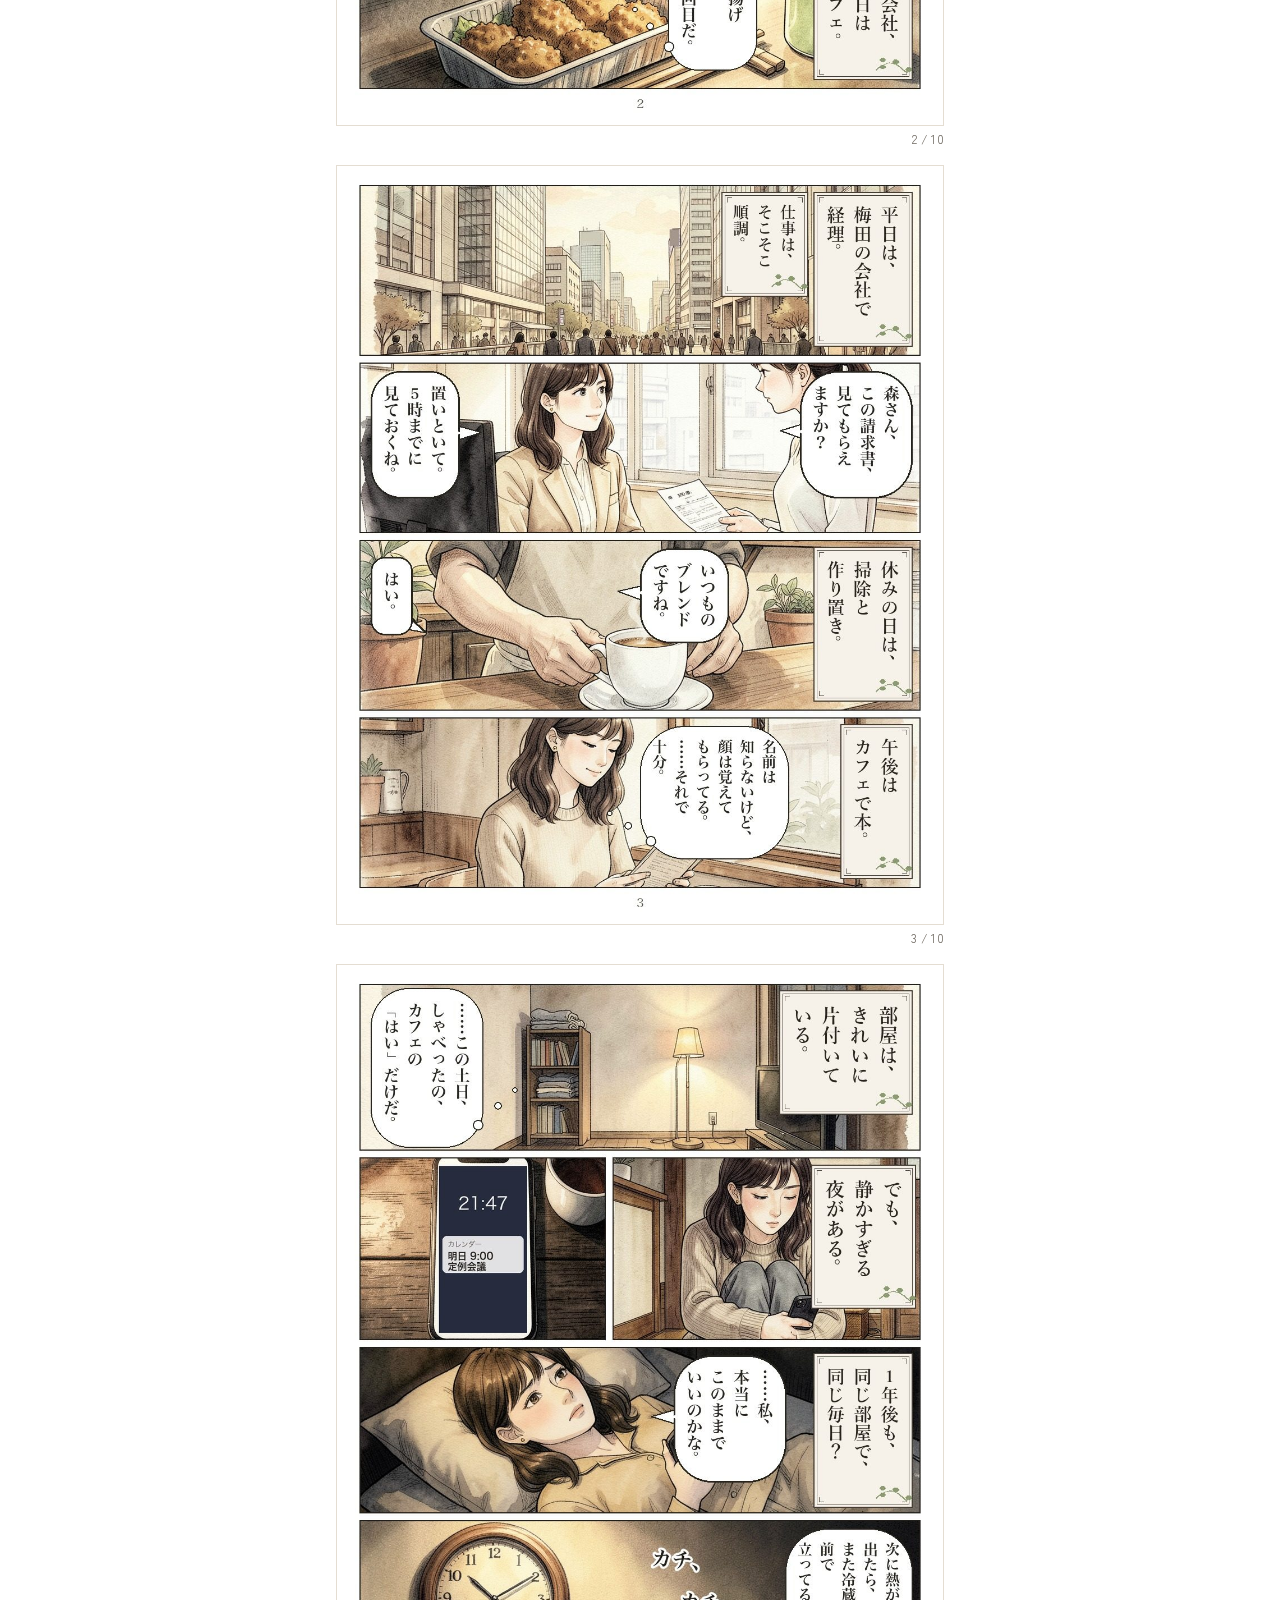
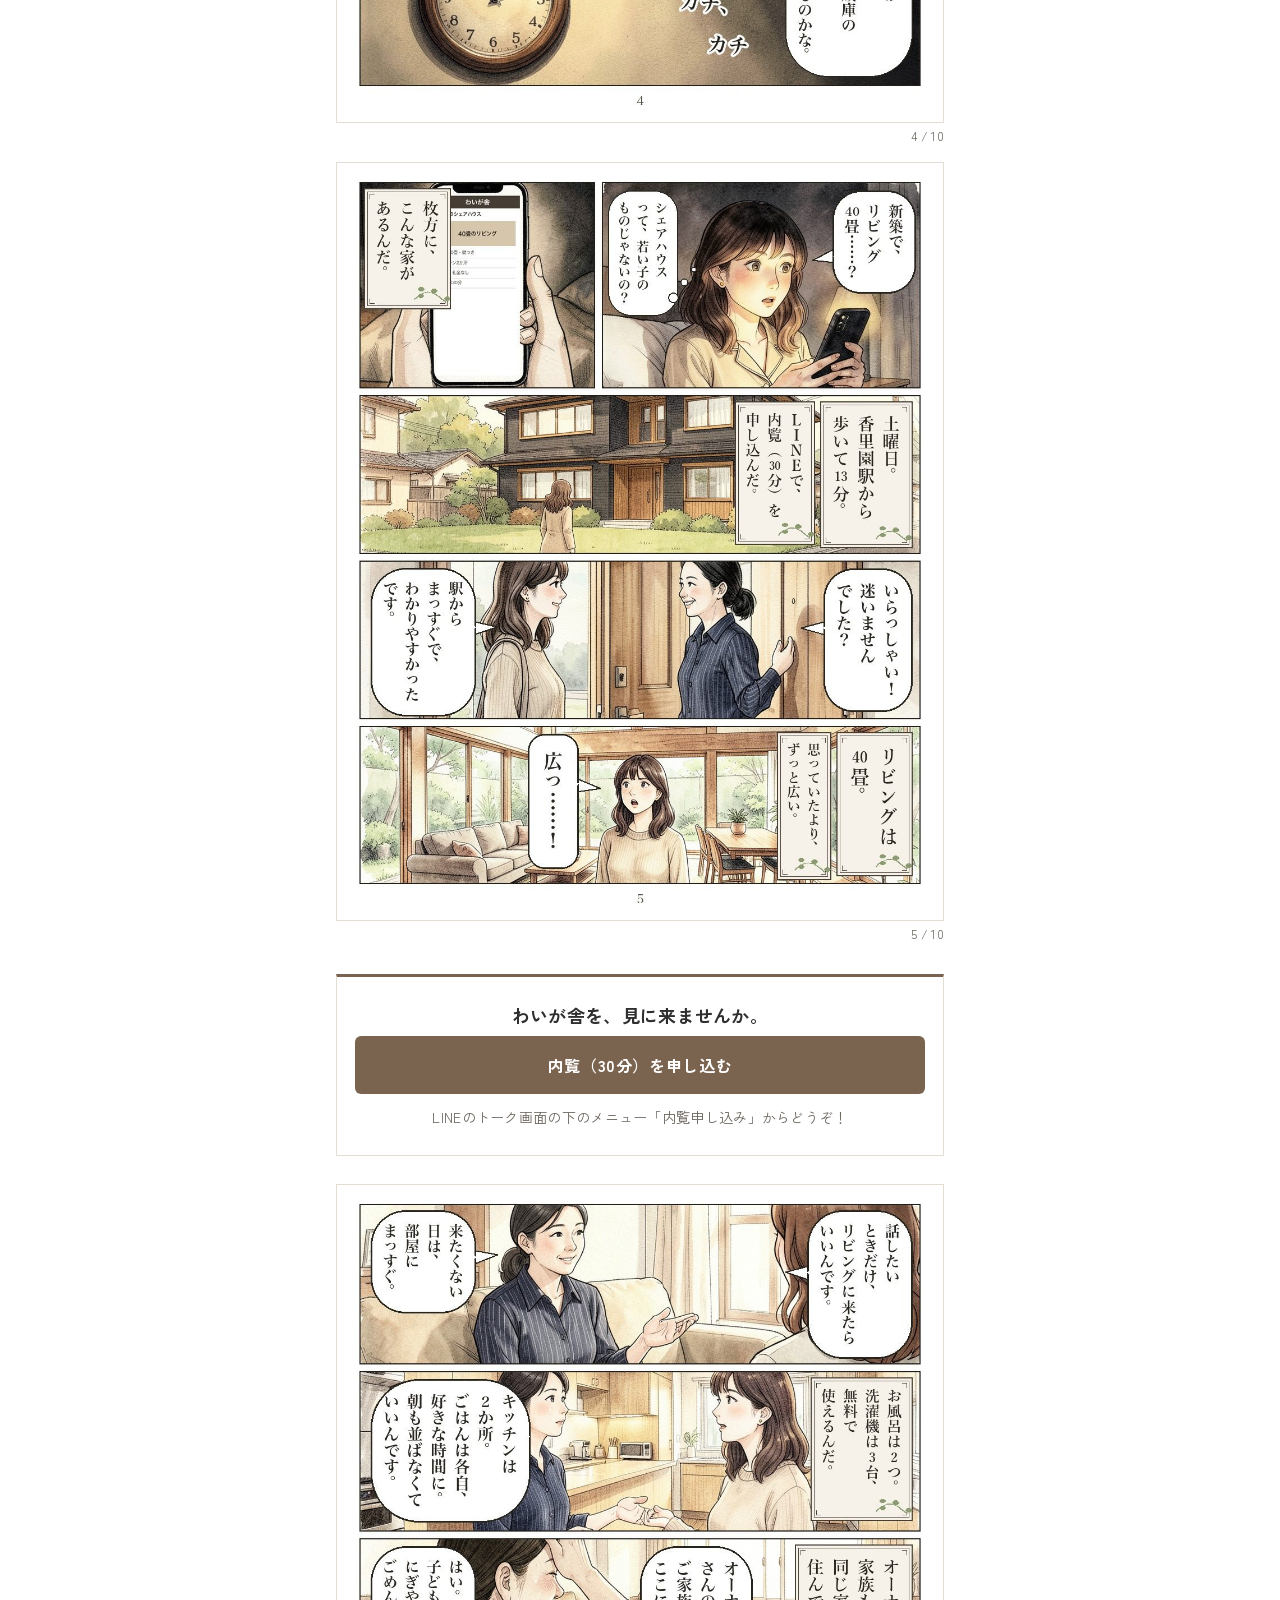
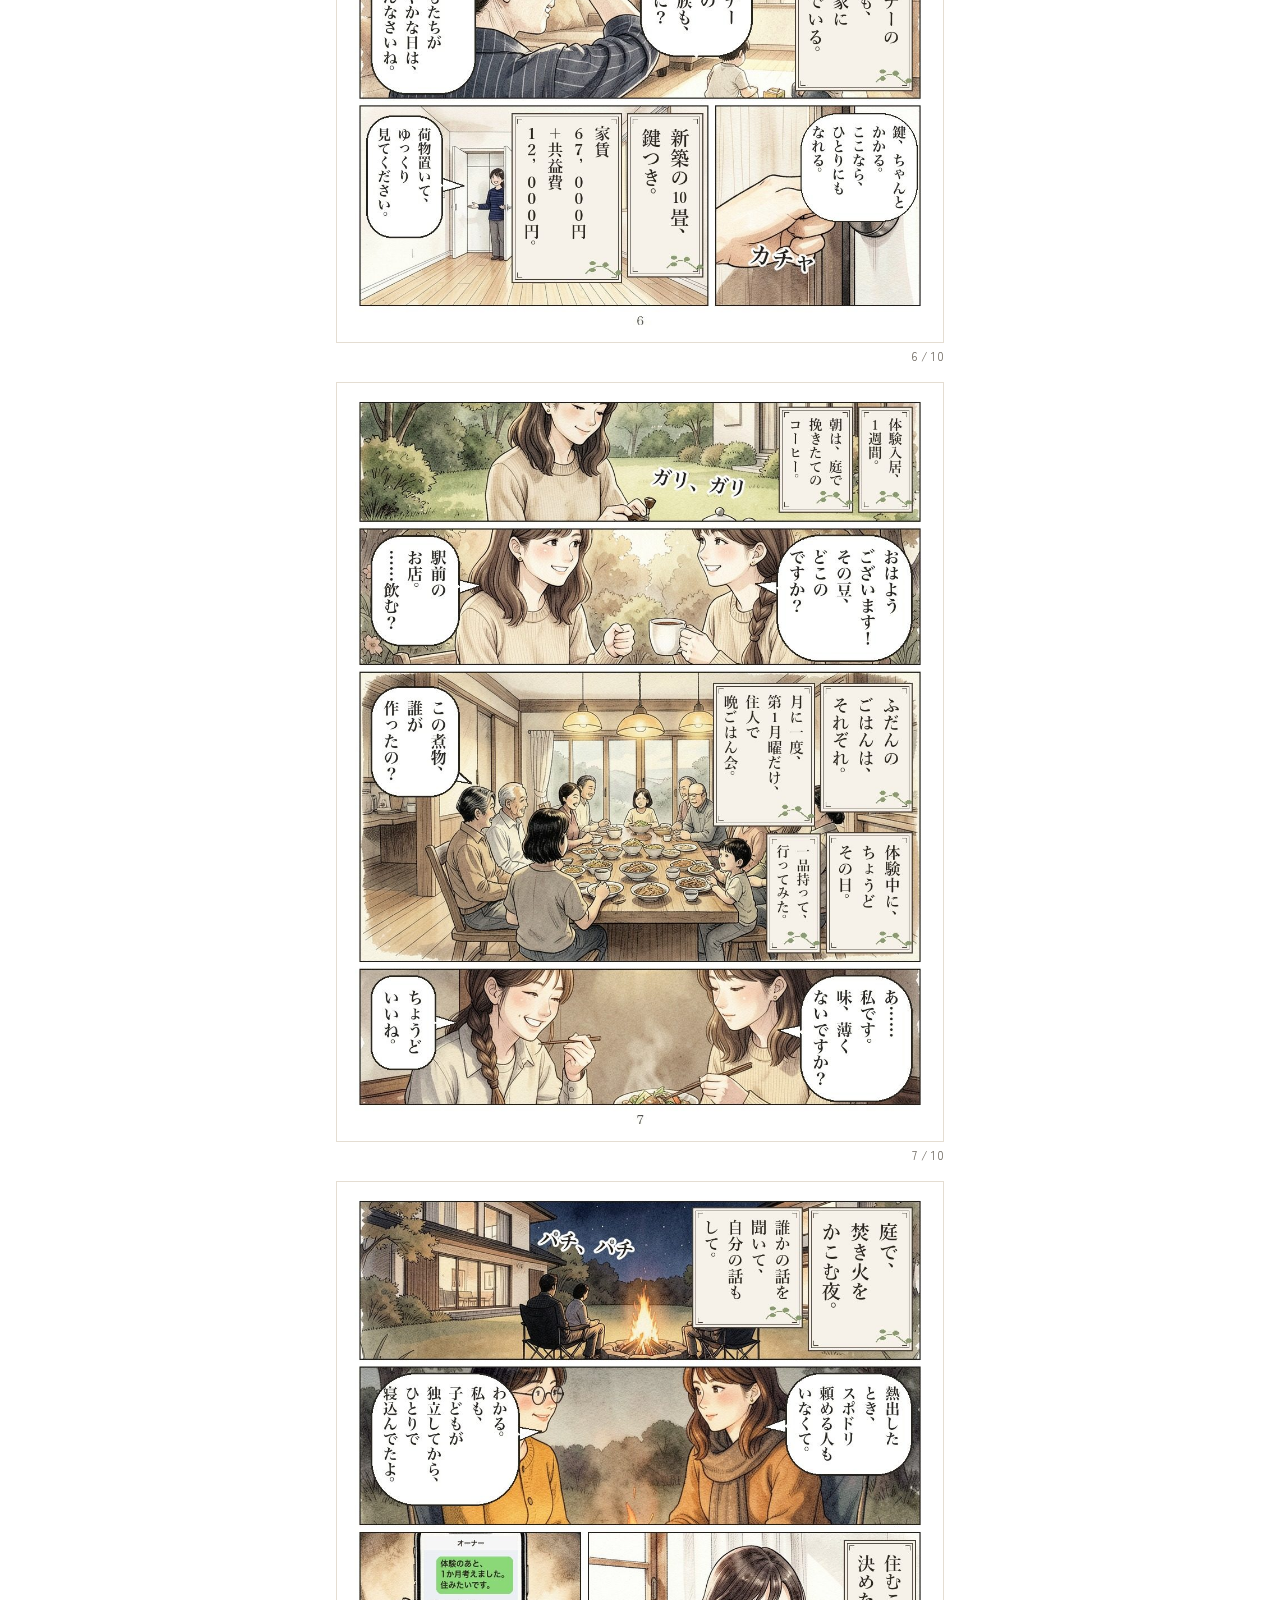
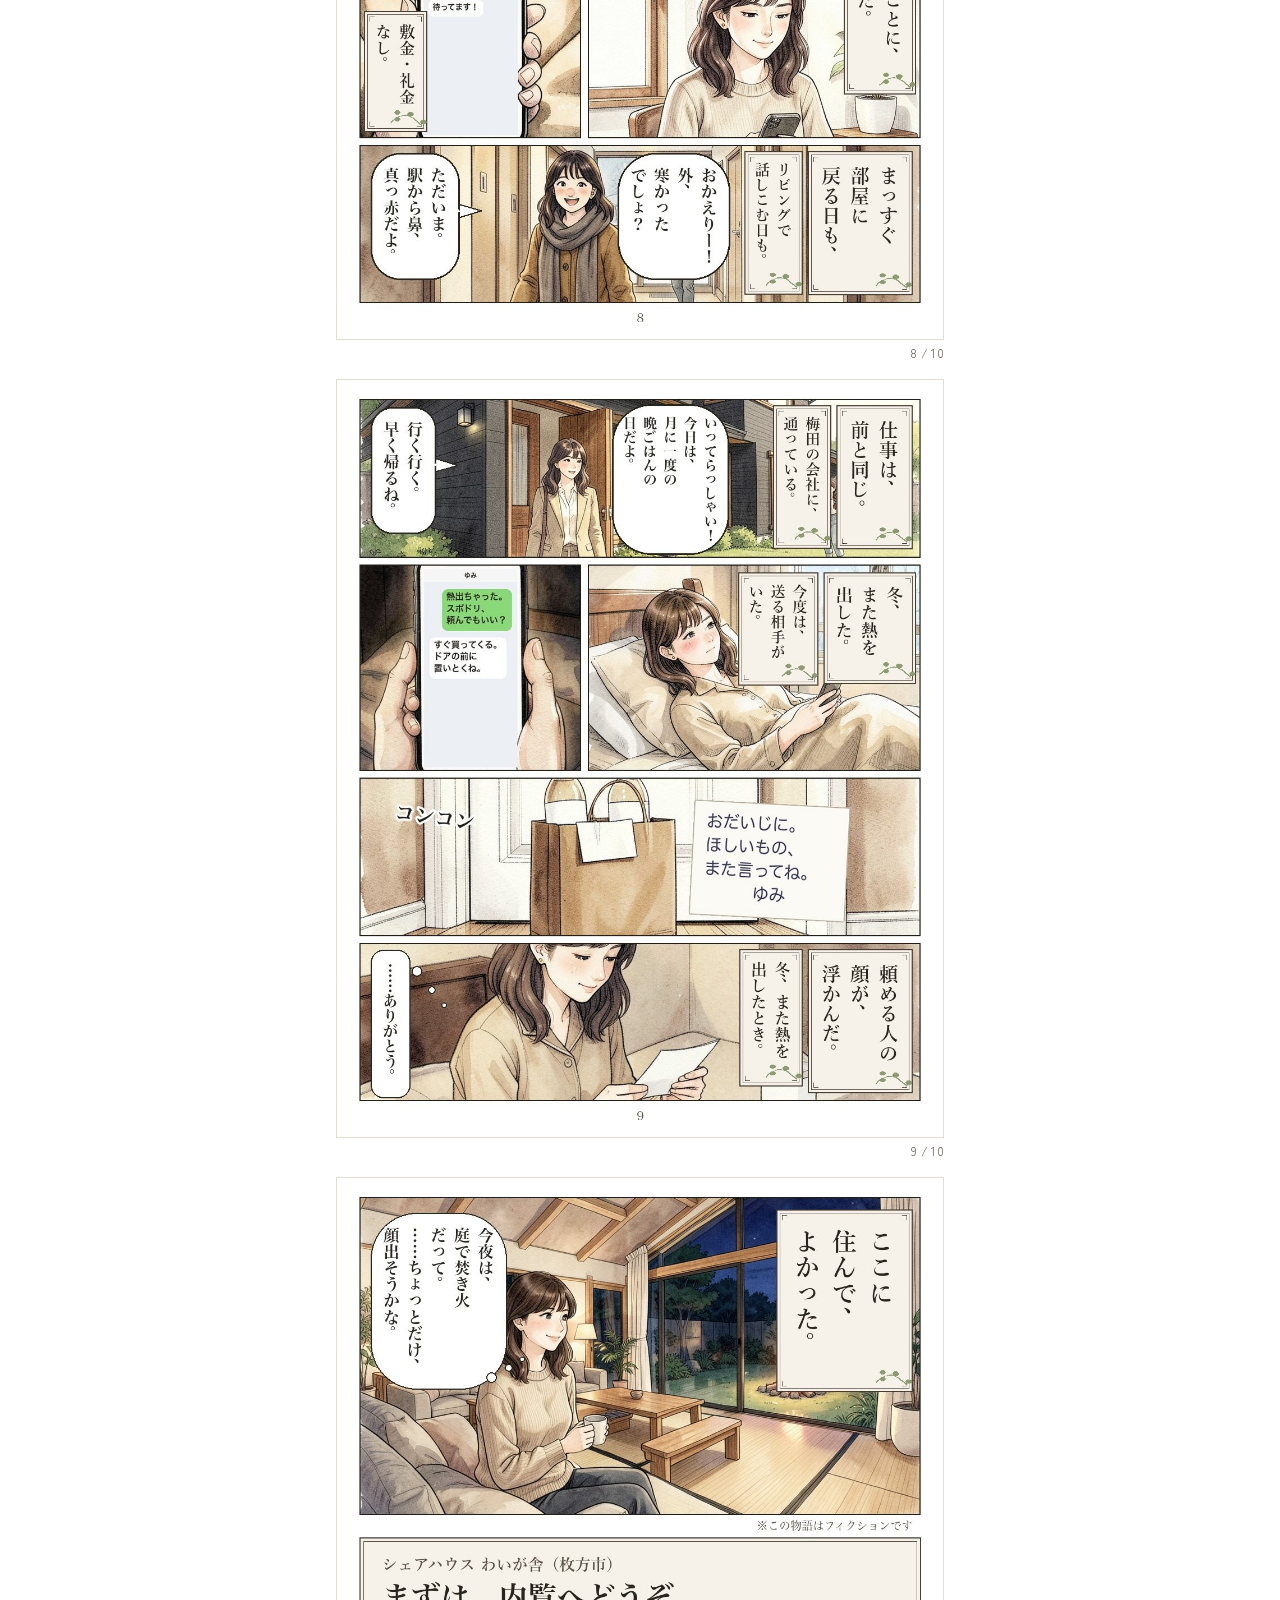
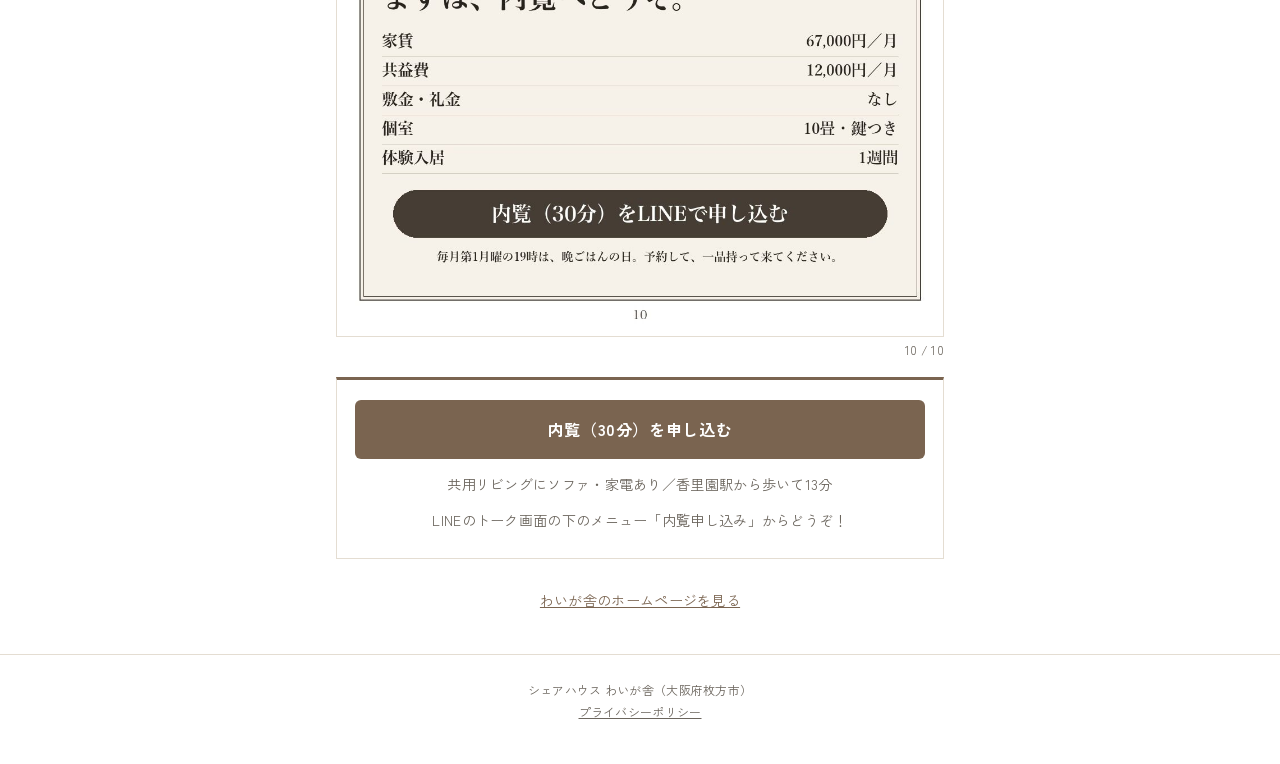
==== commit 74435df5: "漫画ページの最後の囲みから、10枚目の絵と同じ見出し・表を外した：押せる内覧ボタン＋漫画に無いこと1行（共用リビングのソファ・家電／香里園駅から13分）＋LINEメニューの案内だけに。5枚目のあとの「" ====
--- a/hp/manga/index.html
+++ b/hp/manga/index.html
@@ -30,9 +30,9 @@
 .cta{margin:28px 0;padding:24px 18px;border:1px solid var(--line);border-top:3px solid var(--accent);text-align:center}
 .cta h2{font-size:18px;line-height:1.6;margin:0 0 6px}
 .cta p{margin:0 0 14px;font-size:14px}
-.facts{list-style:none;margin:0 0 18px;padding:0;text-align:left;font-size:14px}
-.facts li{display:flex;justify-content:space-between;gap:12px;padding:6px 2px;border-bottom:1px solid var(--line)}
-.facts li span:last-child{text-align:right}
+.cta-end{margin-top:16px;padding-top:20px}
+.ib{display:inline-block}
+.fact{font-size:13px;color:var(--sub);margin:12px 0 0 !important}
 .btn{display:flex;align-items:center;justify-content:center;min-height:54px;padding:14px 20px;border-radius:6px;
   background:var(--accent);color:#FFFFFF;font-weight:700;font-size:16px;text-decoration:none;letter-spacing:.04em}
 .how{font-size:13px;color:var(--sub);margin:10px 0 0 !important}
@@ -66,9 +66,8 @@
 
     <section class="cta" id="mid">
       <h2>わいが舎を、見に来ませんか。</h2>
-      <p>内覧は30分です。</p>
       <a class="btn" href="https://lin.ee/wCG7OfR" target="_blank" rel="noopener">内覧（30分）を申し込む</a>
-      <p class="how">LINEのトーク画面の下のメニュー「内覧申し込み」からどうぞ！</p>
+      <p class="how"><span class="ib">LINEのトーク画面の下のメニュー</span><span class="ib">「内覧申し込み」からどうぞ！</span></p>
     </section>
 
     <div class="pages">
@@ -79,20 +78,11 @@
       <figure class="page" id="p10"><img src="img/p10.jpg" width="1080" height="1350" alt="漫画 10ページ目：まずは、内覧へどうぞ。" loading="lazy" decoding="async"><figcaption>10 / 10</figcaption></figure>
     </div>
 
-    <section class="cta" id="end">
-      <h2>まずは、内覧へどうぞ。</h2>
-      <p>枚方・香里園のシェアハウス、わいが舎。</p>
-      <ul class="facts">
-        <li><span>家賃</span><span>67,000円</span></li>
-        <li><span>共益費</span><span>12,000円</span></li>
-        <li><span>個室</span><span>10畳・鍵つき</span></li>
-        <li><span>共用リビング</span><span>ソファ・家電あり</span></li>
-        <li><span>敷金・礼金</span><span>なし</span></li>
-        <li><span>体験入居</span><span>1週間</span></li>
-        <li><span>駅から</span><span>香里園駅から歩いて13分</span></li>
-      </ul>
+    <!-- 最後の囲み：10枚目の絵の見出し・表・ボタンと言葉を重ねない。絵のボタンは押せないので、押せるボタンと漫画に無いことだけ（2026-10-21 健ちゃん） -->
+    <section class="cta cta-end" id="end" aria-label="内覧の申し込み">
       <a class="btn" href="https://lin.ee/wCG7OfR" target="_blank" rel="noopener">内覧（30分）を申し込む</a>
-      <p class="how">LINEのトーク画面の下のメニュー「内覧申し込み」からどうぞ！</p>
+      <p class="fact"><span class="ib">共用リビングにソファ・家電あり／</span><span class="ib">香里園駅から歩いて13分</span></p>
+      <p class="how"><span class="ib">LINEのトーク画面の下のメニュー</span><span class="ib">「内覧申し込み」からどうぞ！</span></p>
     </section>
 
     <p class="more"><a href="/">わいが舎のホームページを見る</a></p>
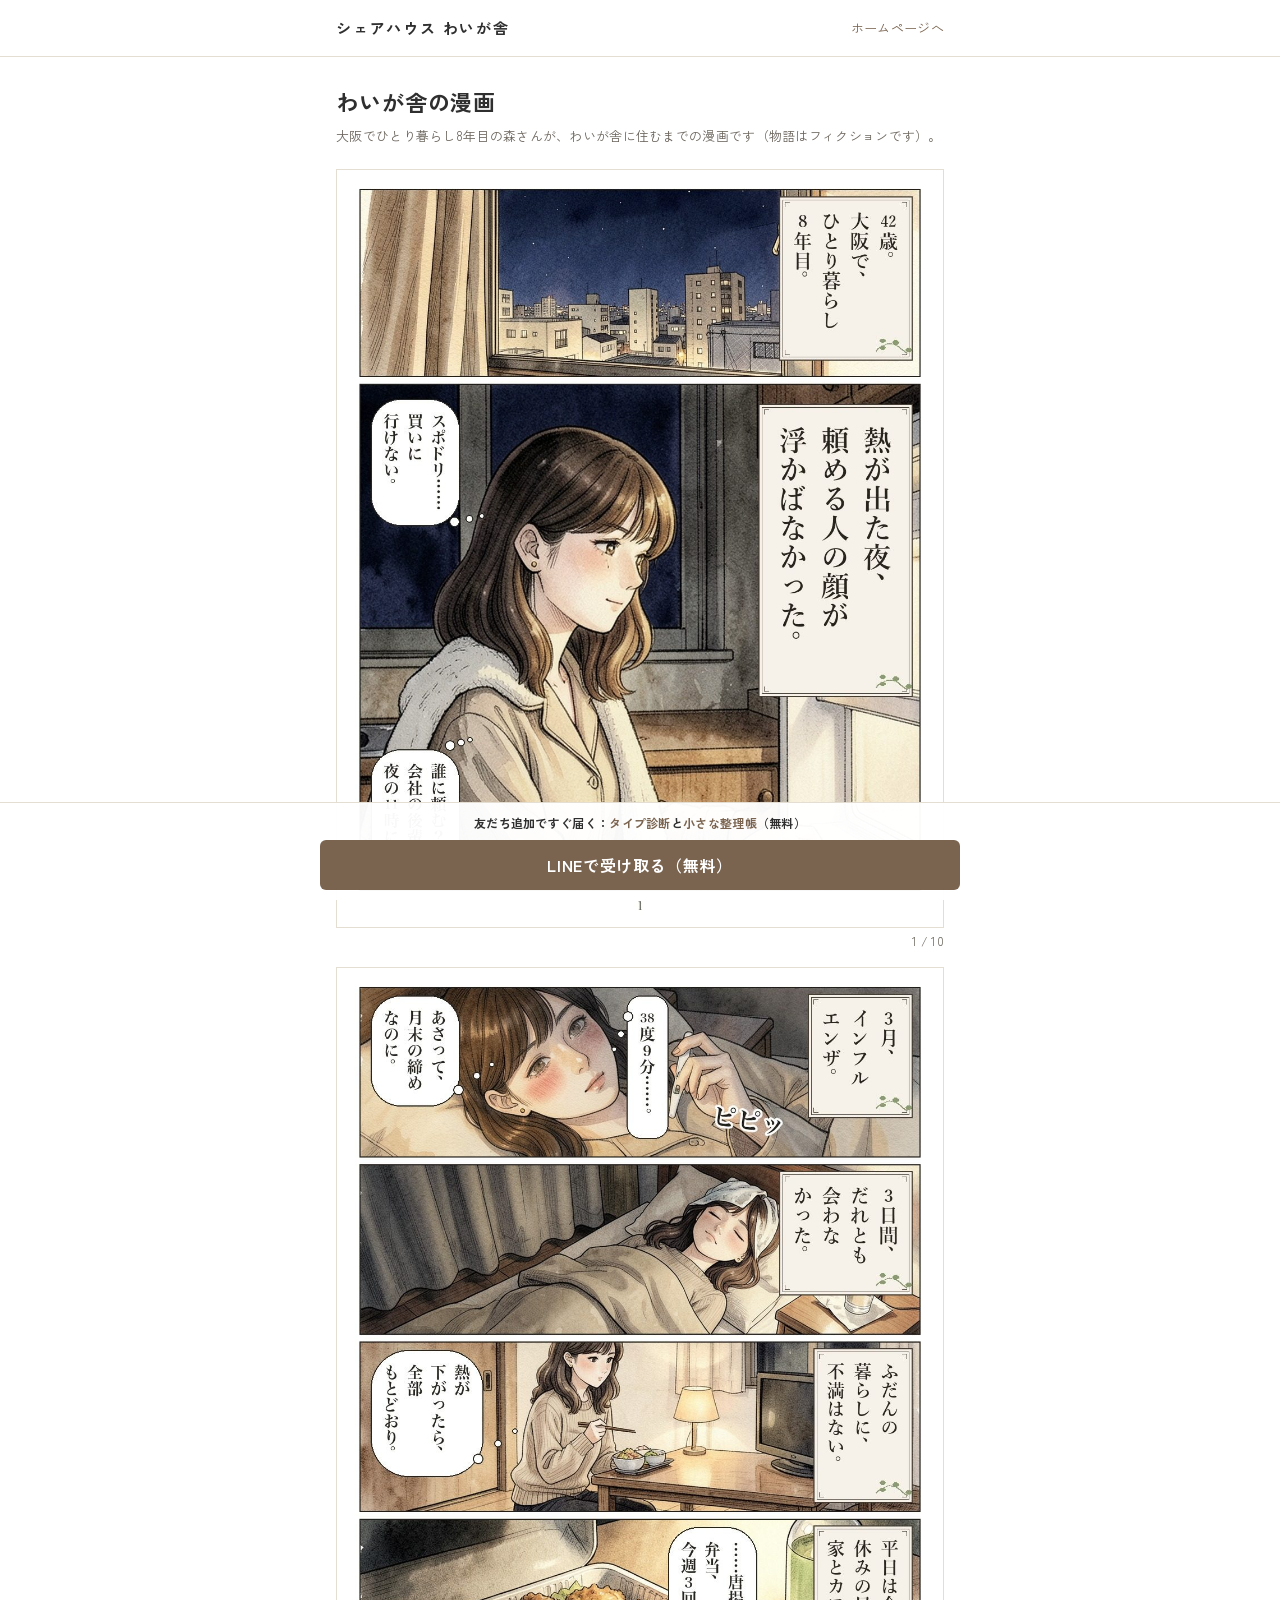
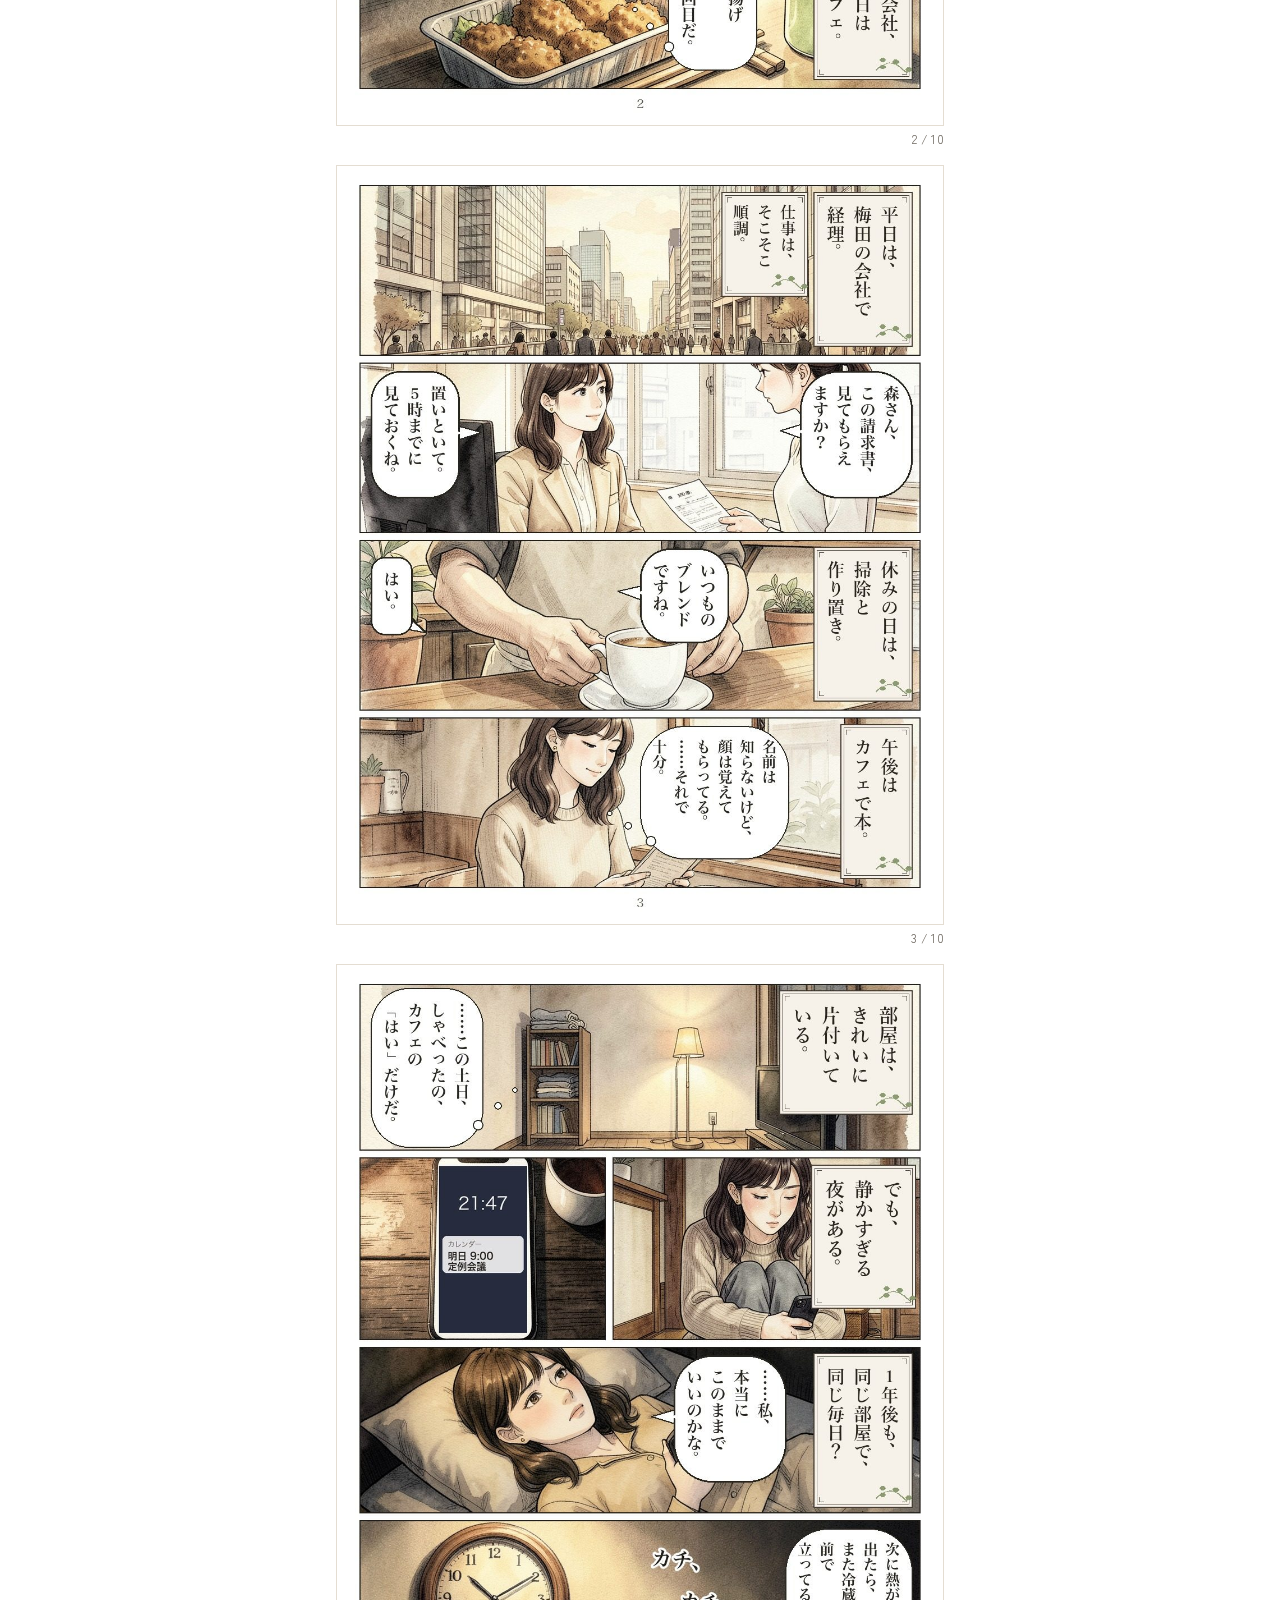
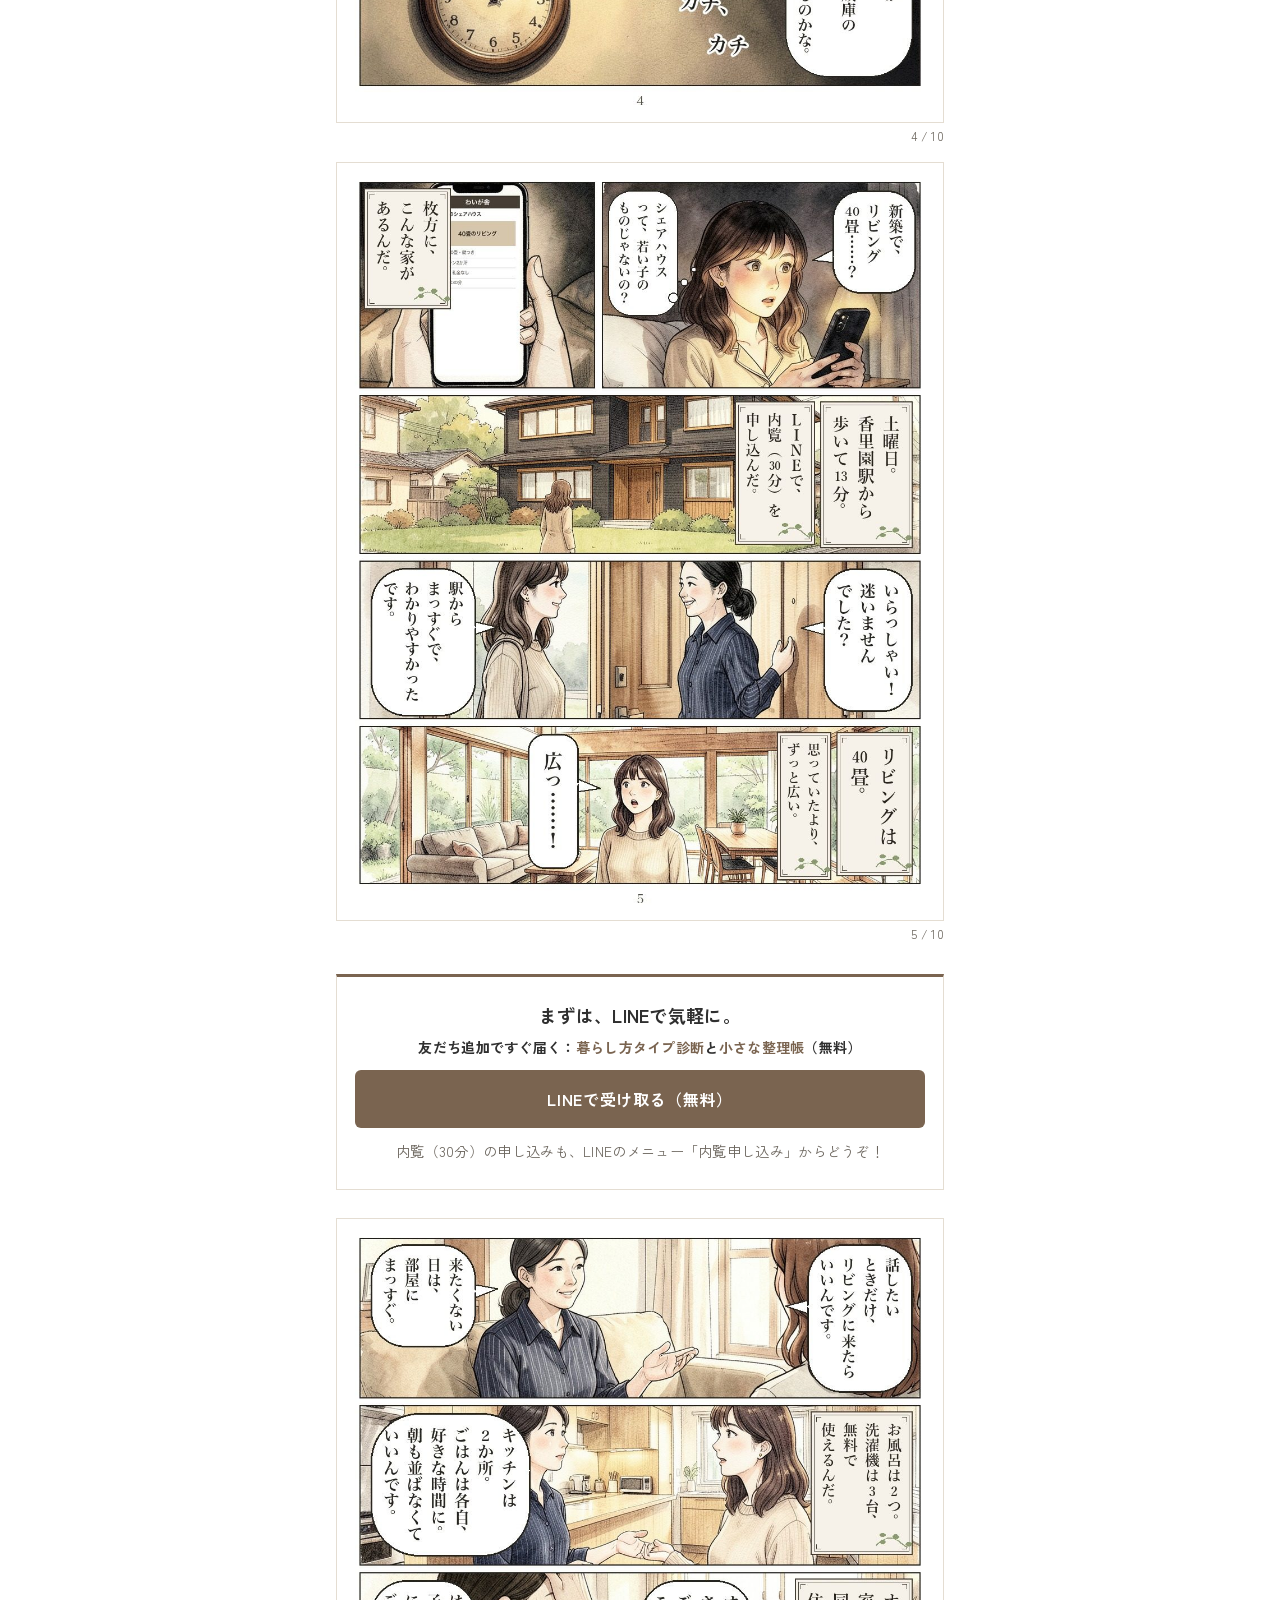
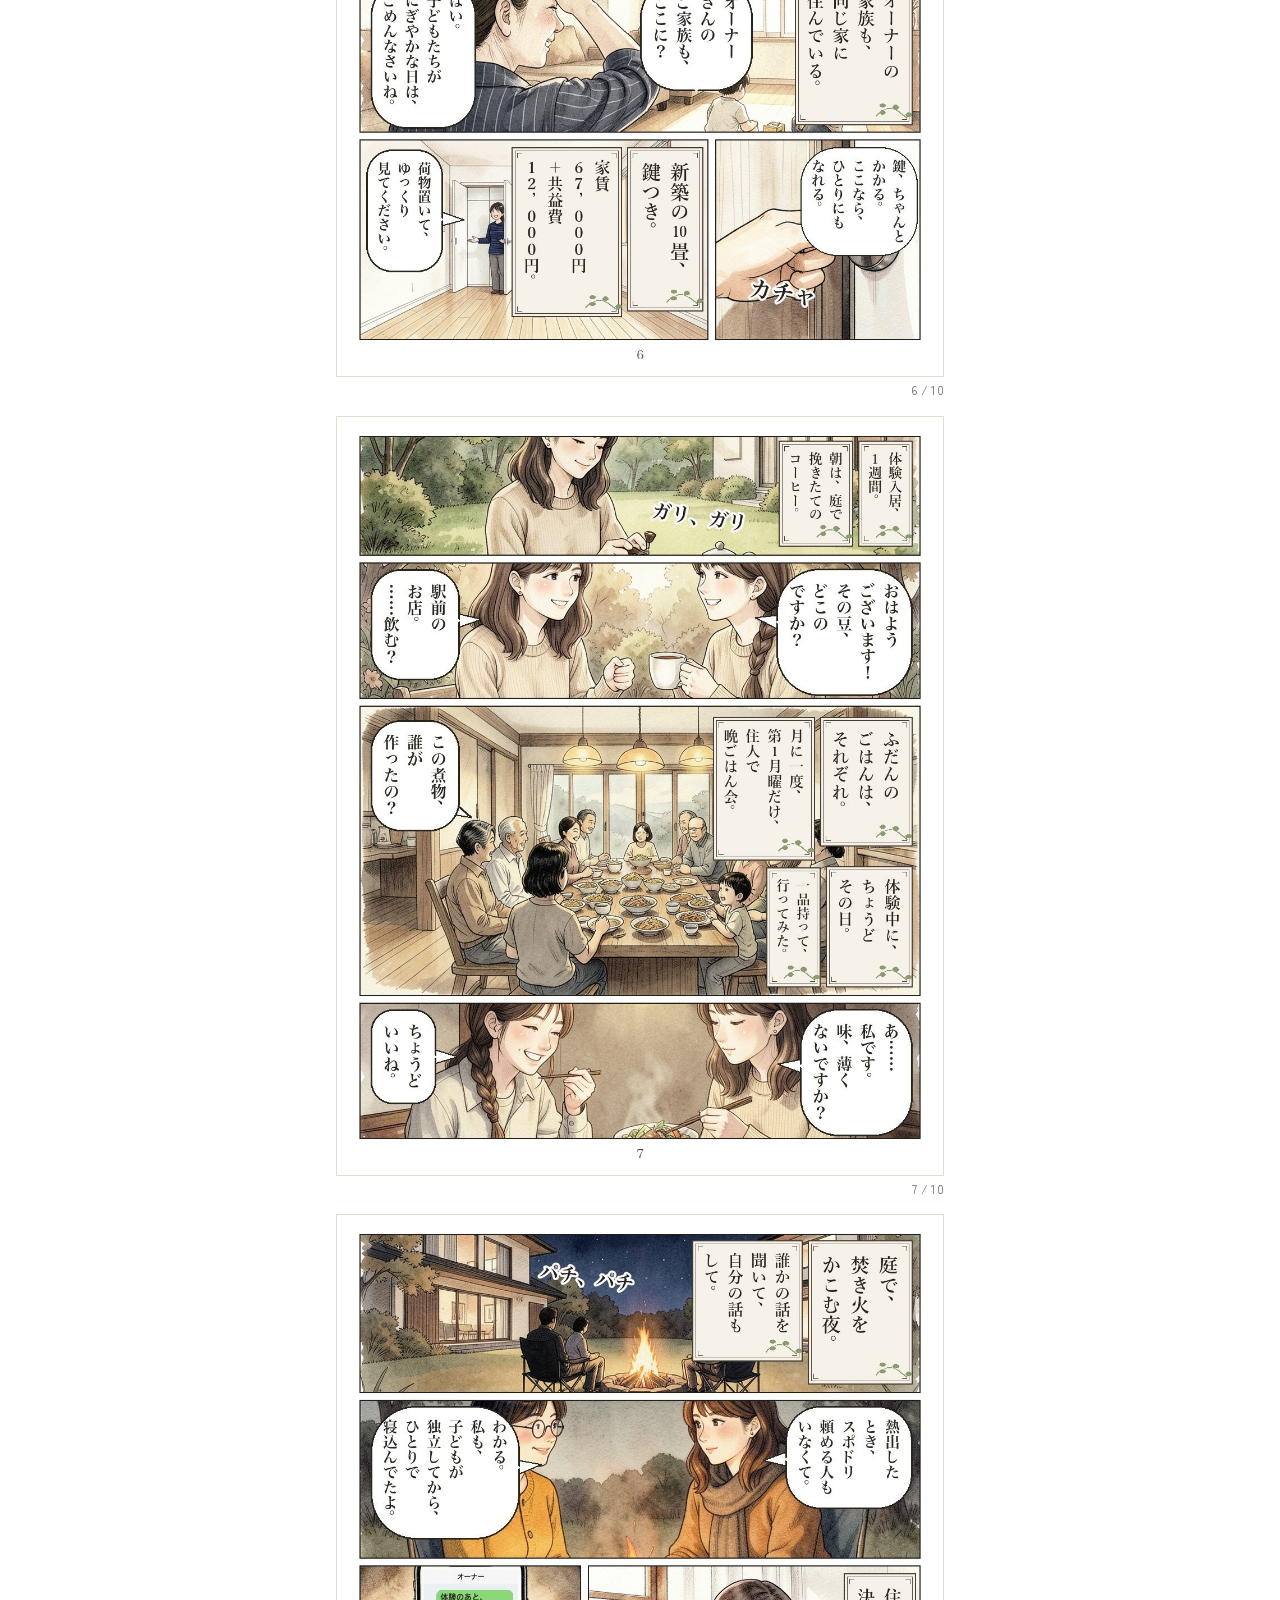
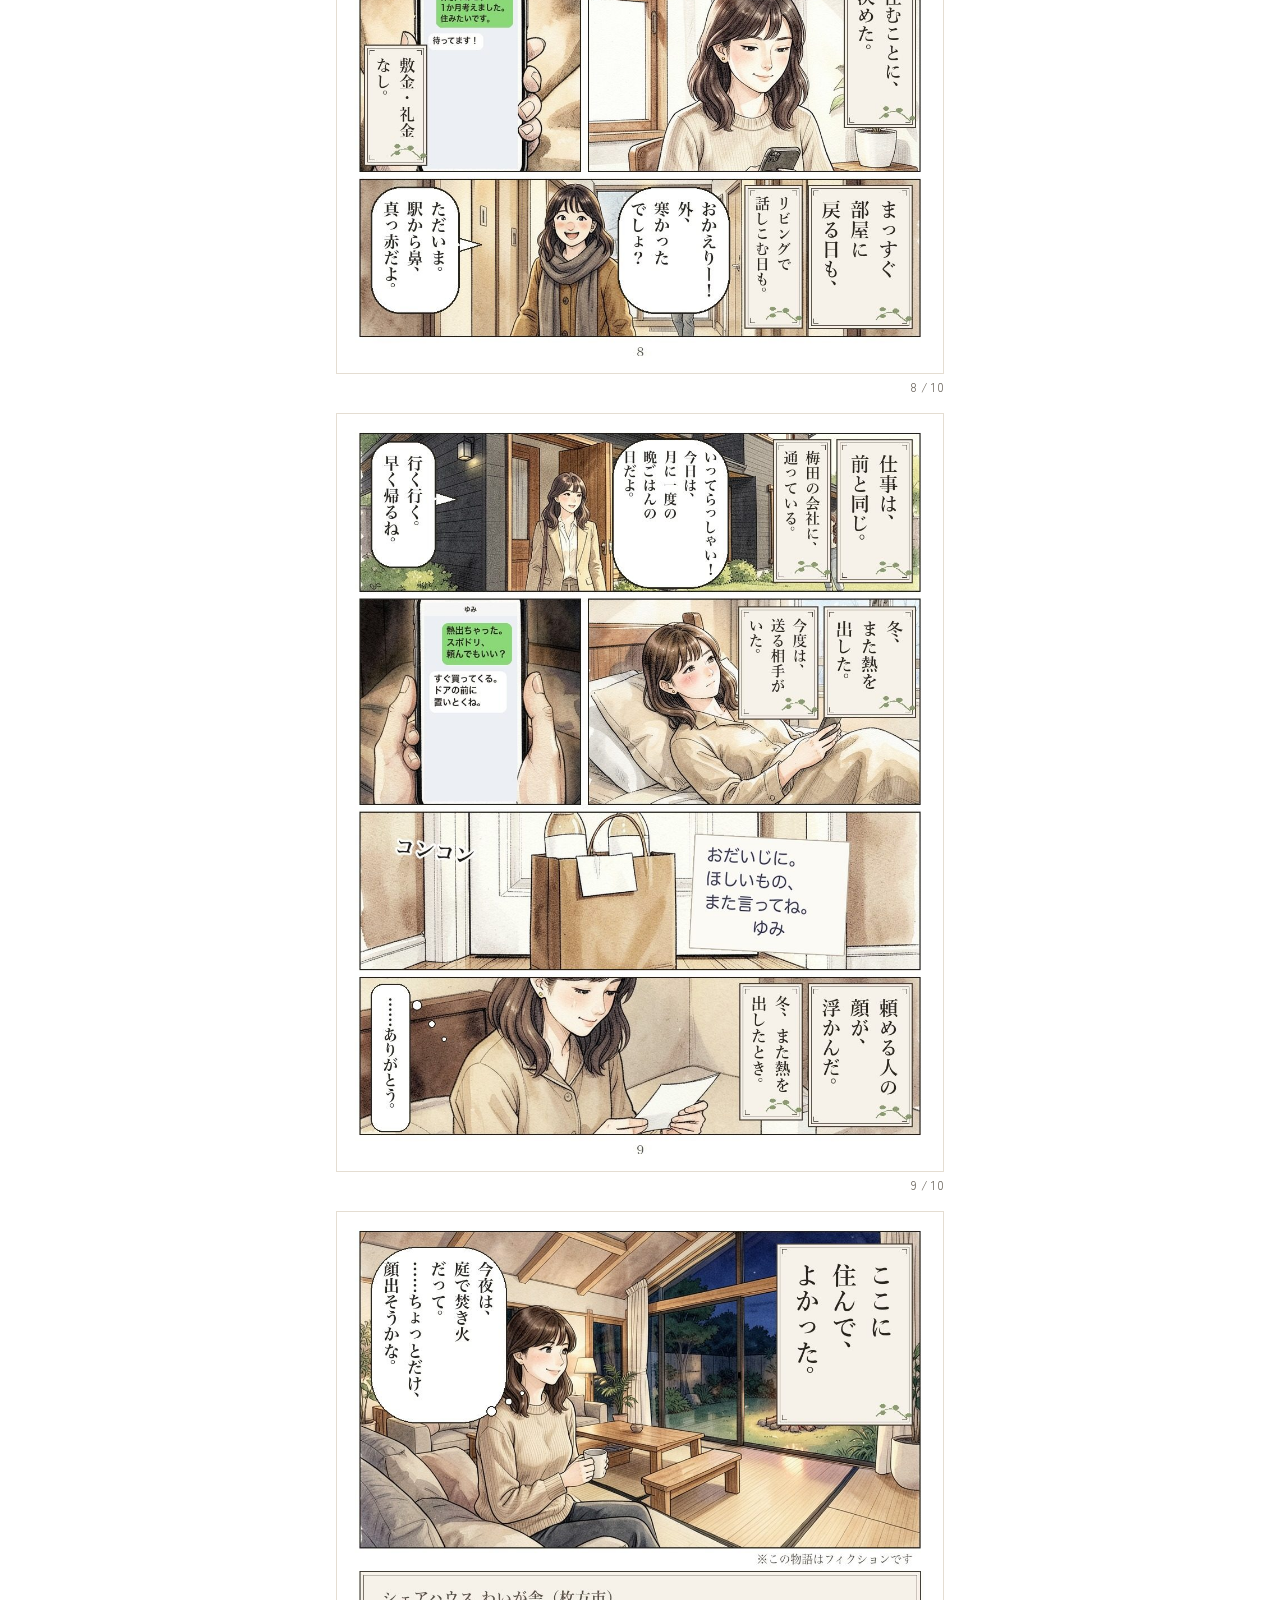
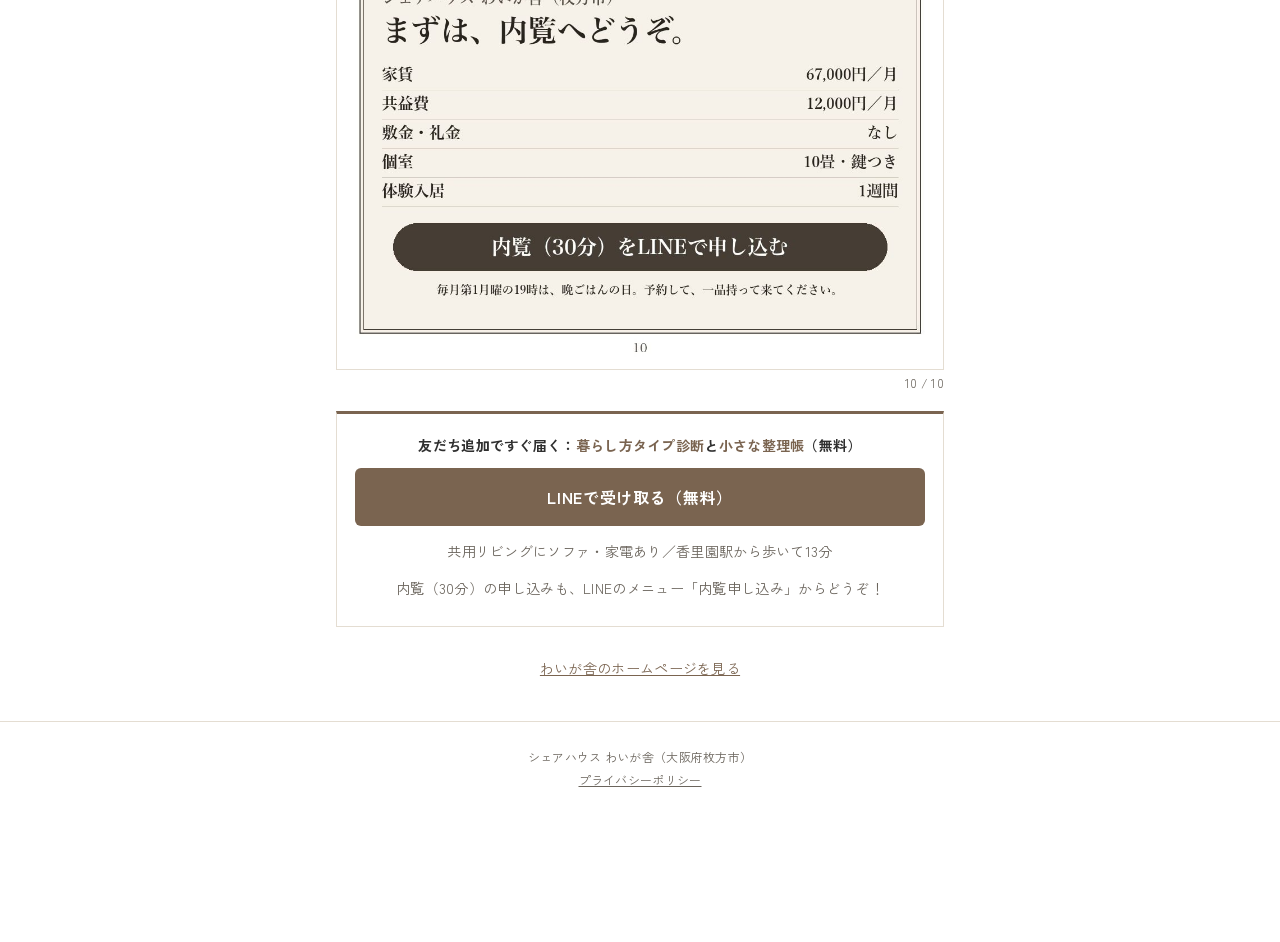
==== commit 51894f9e: "LINEボタンに「押す理由」をつけ、漫画ページは読み終わりで画面下にもボタンを出した（日本の人が1日約300人来てLINEボタン0〜1回で、ここが一番細いため。友だち追加のあいさつですぐ届く「暮らし方" ====
--- a/hp/manga/index.html
+++ b/hp/manga/index.html
@@ -36,6 +36,17 @@
 .btn{display:flex;align-items:center;justify-content:center;min-height:54px;padding:14px 20px;border-radius:6px;
   background:var(--accent);color:#FFFFFF;font-weight:700;font-size:16px;text-decoration:none;letter-spacing:.04em}
 .how{font-size:13px;color:var(--sub);margin:10px 0 0 !important}
+/* LINEボタンの上の「押す理由」：友だち追加のあいさつで届く特典2つ（2026-10-22。LINEボタンが日本の人で1日0〜1回だったため） */
+.gift{font-size:14px;font-weight:700;line-height:1.7;margin:0 0 10px !important}
+.gift b{color:var(--accent)}
+/* 読み終わったら画面の下に出すボタン（10枚目が見えたら出す。最後の囲みが見えている間はかぶるので隠す） */
+.fix{position:fixed;left:0;right:0;bottom:0;z-index:40;background:rgba(255,255,255,.97);border-top:1px solid var(--line);
+  padding:10px 16px calc(10px + env(safe-area-inset-bottom));transform:translateY(110%);transition:transform .25s}
+.fix.on{transform:none}
+.fix .wrap{padding:0}
+.fix .gift{font-size:12px;margin:0 0 6px !important;text-align:center}
+.fix .btn{min-height:48px;padding:10px 16px}
+body.fix-on{padding-bottom:110px}
 .more{text-align:center;font-size:14px;margin:0 0 40px}
 .ft{border-top:1px solid var(--line);padding:24px 0 40px;font-size:12px;color:var(--sub);text-align:center}
 .ft a{color:var(--sub)}
@@ -65,9 +76,10 @@
     </div>
 
     <section class="cta" id="mid">
-      <h2>わいが舎を、見に来ませんか。</h2>
-      <a class="btn" href="https://lin.ee/wCG7OfR" target="_blank" rel="noopener">内覧（30分）を申し込む</a>
-      <p class="how"><span class="ib">LINEのトーク画面の下のメニュー</span><span class="ib">「内覧申し込み」からどうぞ！</span></p>
+      <h2>まずは、LINEで気軽に。</h2>
+      <p class="gift"><span class="ib">友だち追加ですぐ届く：</span><span class="ib"><b>暮らし方タイプ診断</b>と</span><span class="ib"><b>小さな整理帳</b>（無料）</span></p>
+      <a class="btn" href="https://lin.ee/wCG7OfR" target="_blank" rel="noopener">LINEで受け取る（無料）</a>
+      <p class="how"><span class="ib">内覧（30分）の申し込みも、</span><span class="ib">LINEのメニュー「内覧申し込み」からどうぞ！</span></p>
     </section>
 
     <div class="pages">
@@ -80,14 +92,22 @@
 
     <!-- 最後の囲み：10枚目の絵の見出し・表・ボタンと言葉を重ねない。絵のボタンは押せないので、押せるボタンと漫画に無いことだけ（2026-10-21 健ちゃん） -->
     <section class="cta cta-end" id="end" aria-label="内覧の申し込み">
-      <a class="btn" href="https://lin.ee/wCG7OfR" target="_blank" rel="noopener">内覧（30分）を申し込む</a>
+      <p class="gift"><span class="ib">友だち追加ですぐ届く：</span><span class="ib"><b>暮らし方タイプ診断</b>と</span><span class="ib"><b>小さな整理帳</b>（無料）</span></p>
+      <a class="btn" href="https://lin.ee/wCG7OfR" target="_blank" rel="noopener">LINEで受け取る（無料）</a>
       <p class="fact"><span class="ib">共用リビングにソファ・家電あり／</span><span class="ib">香里園駅から歩いて13分</span></p>
-      <p class="how"><span class="ib">LINEのトーク画面の下のメニュー</span><span class="ib">「内覧申し込み」からどうぞ！</span></p>
+      <p class="how"><span class="ib">内覧（30分）の申し込みも、</span><span class="ib">LINEのメニュー「内覧申し込み」からどうぞ！</span></p>
     </section>
 
     <p class="more"><a href="/">わいが舎のホームページを見る</a></p>
   </div>
 </main>
+
+<section class="fix" id="fix" aria-label="LINEで受け取る">
+  <div class="wrap">
+    <p class="gift">友だち追加ですぐ届く：<b>タイプ診断</b>と<b>小さな整理帳</b>（無料）</p>
+    <a class="btn" href="https://lin.ee/wCG7OfR" target="_blank" rel="noopener">LINEで受け取る（無料）</a>
+  </div>
+</section>
 
 <footer class="ft">
   <div class="wrap">シェアハウス わいが舎（大阪府枚方市）<br><a href="/privacy/">プライバシーポリシー</a></div>
@@ -95,6 +115,11 @@
 <script>
 // どのページまで読んだか（GA4 の manga_read。1ページにつき1回だけ送る）
 (function(){if(!('IntersectionObserver' in window))return;var sent={};var io=new IntersectionObserver(function(es){es.forEach(function(e){if(!e.isIntersecting)return;var n=Number(e.target.id.slice(1));if(sent[n])return;sent[n]=1;io.unobserve(e.target);if(window.gtag)gtag('event','manga_read',{panel:n});});},{threshold:0.5});document.querySelectorAll('.page').forEach(function(f){io.observe(f);});})();
+// 読み終わり（10枚目が半分見えた）で画面下にLINEボタンを出す。最後の囲み #end が見えている間は隠す
+(function(){var fx=document.getElementById('fix'),p10=document.getElementById('p10'),end=document.getElementById('end');if(!fx||!p10||!end||!('IntersectionObserver' in window))return;var done=false,endIn=false;
+function show(){var on=done&&!endIn;fx.classList.toggle('on',on);document.body.classList.toggle('fix-on',done);}
+new IntersectionObserver(function(es){es.forEach(function(e){if(e.isIntersecting){done=true;show();}});},{threshold:0.5}).observe(p10);
+new IntersectionObserver(function(es){es.forEach(function(e){endIn=e.isIntersecting;show();});},{threshold:0.2}).observe(end);})();
 </script>
 </body>
 </html>
